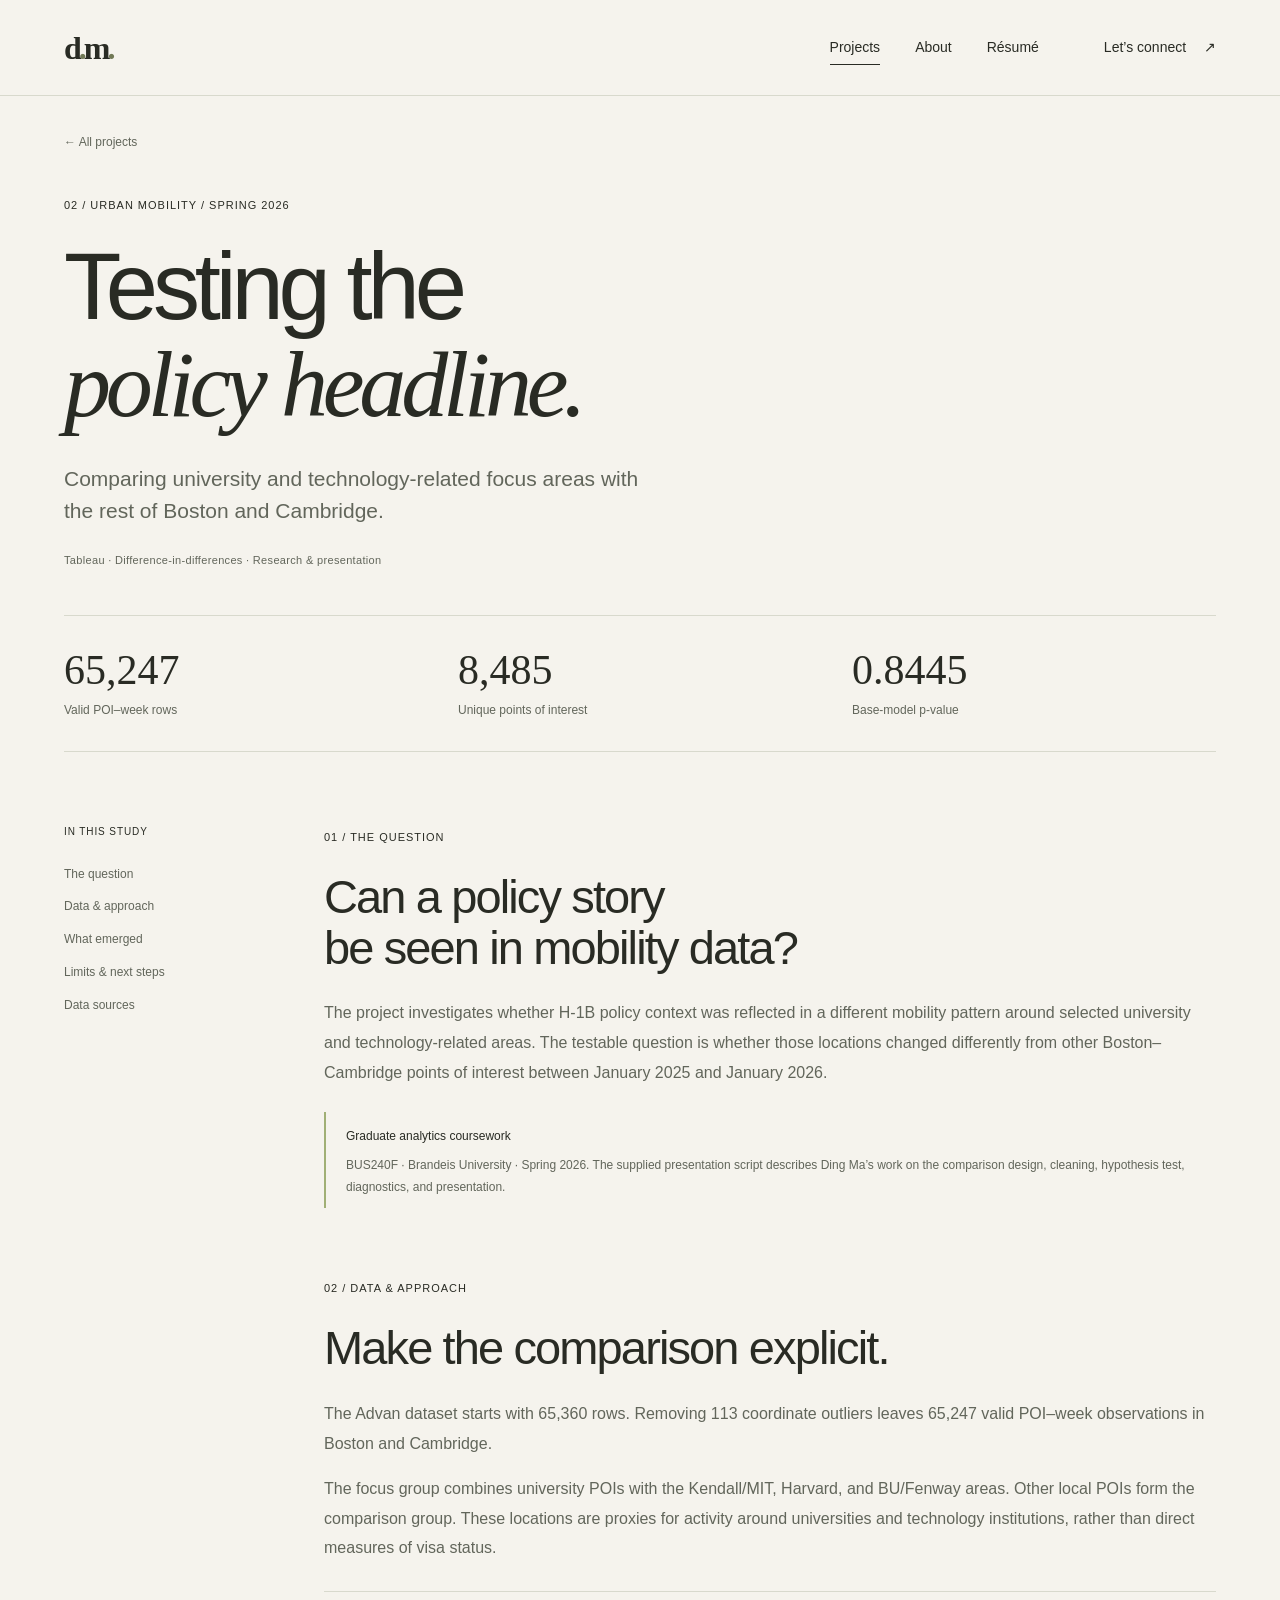
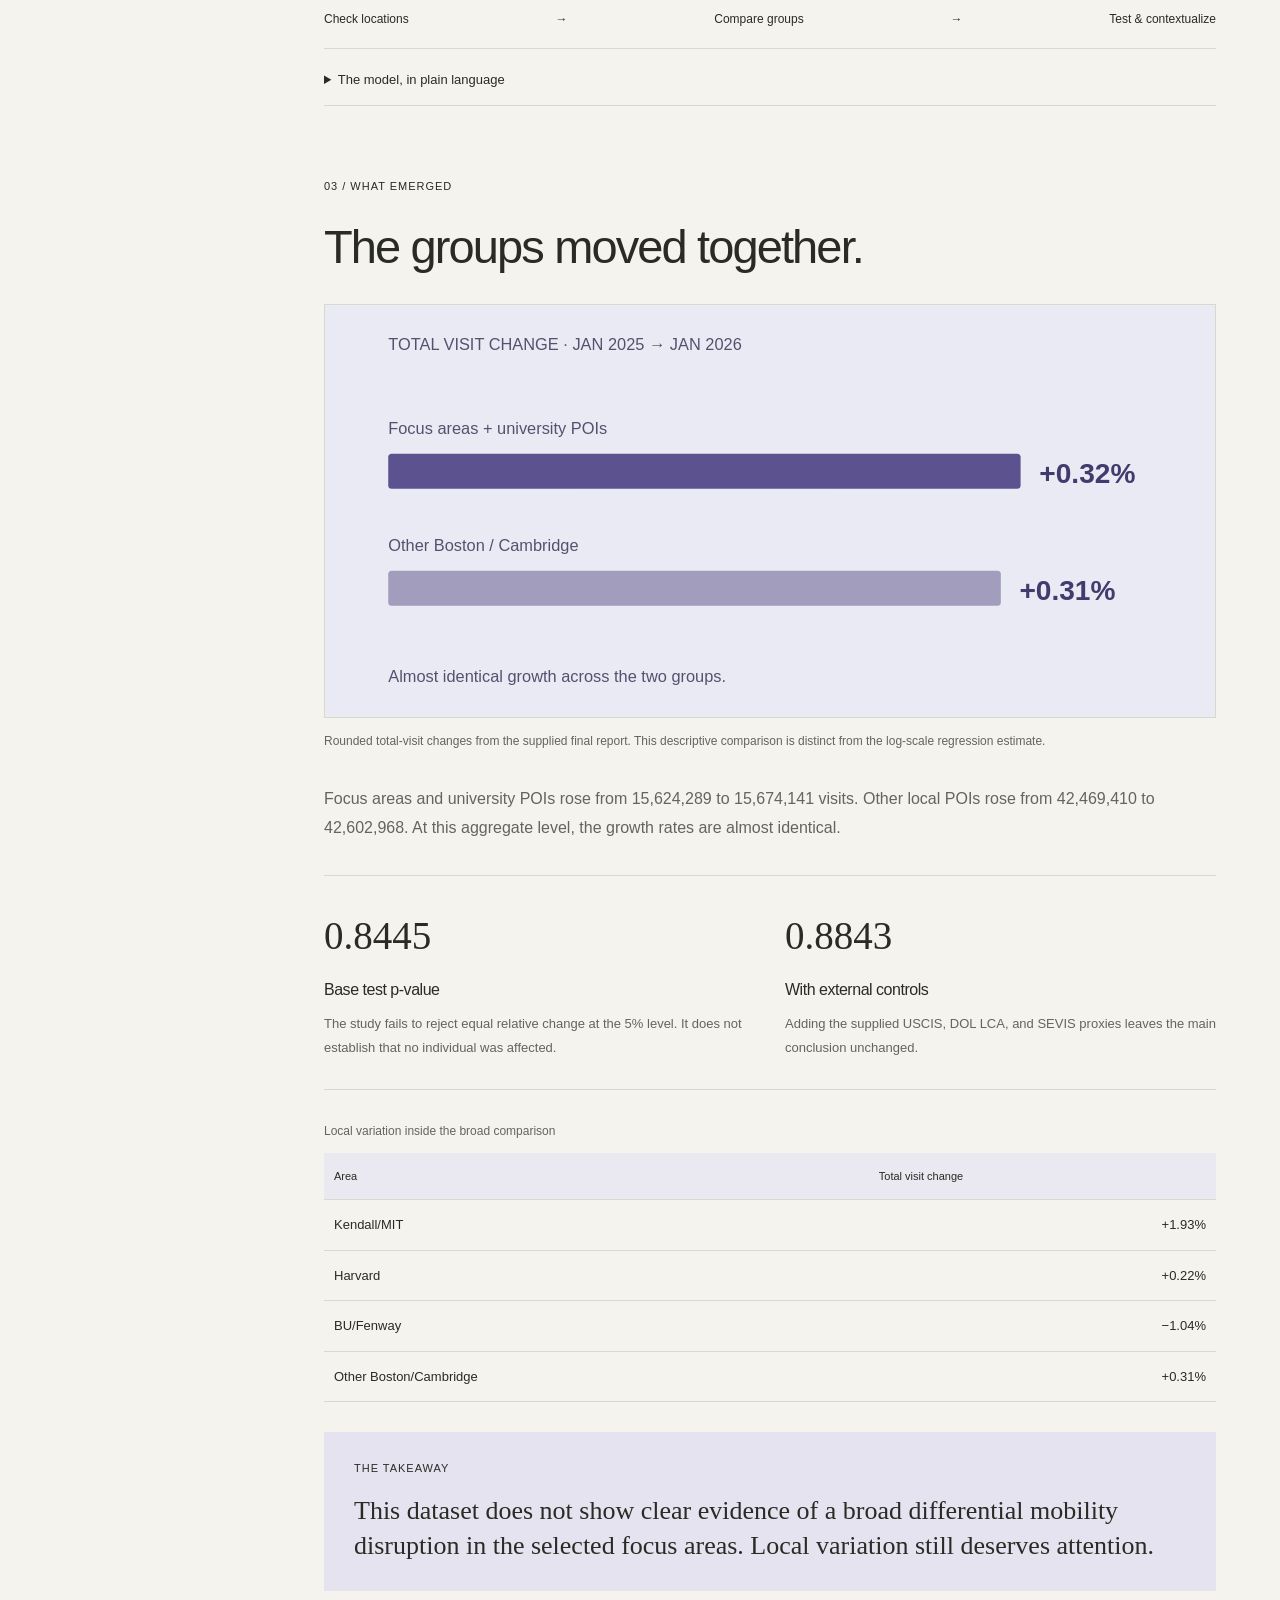
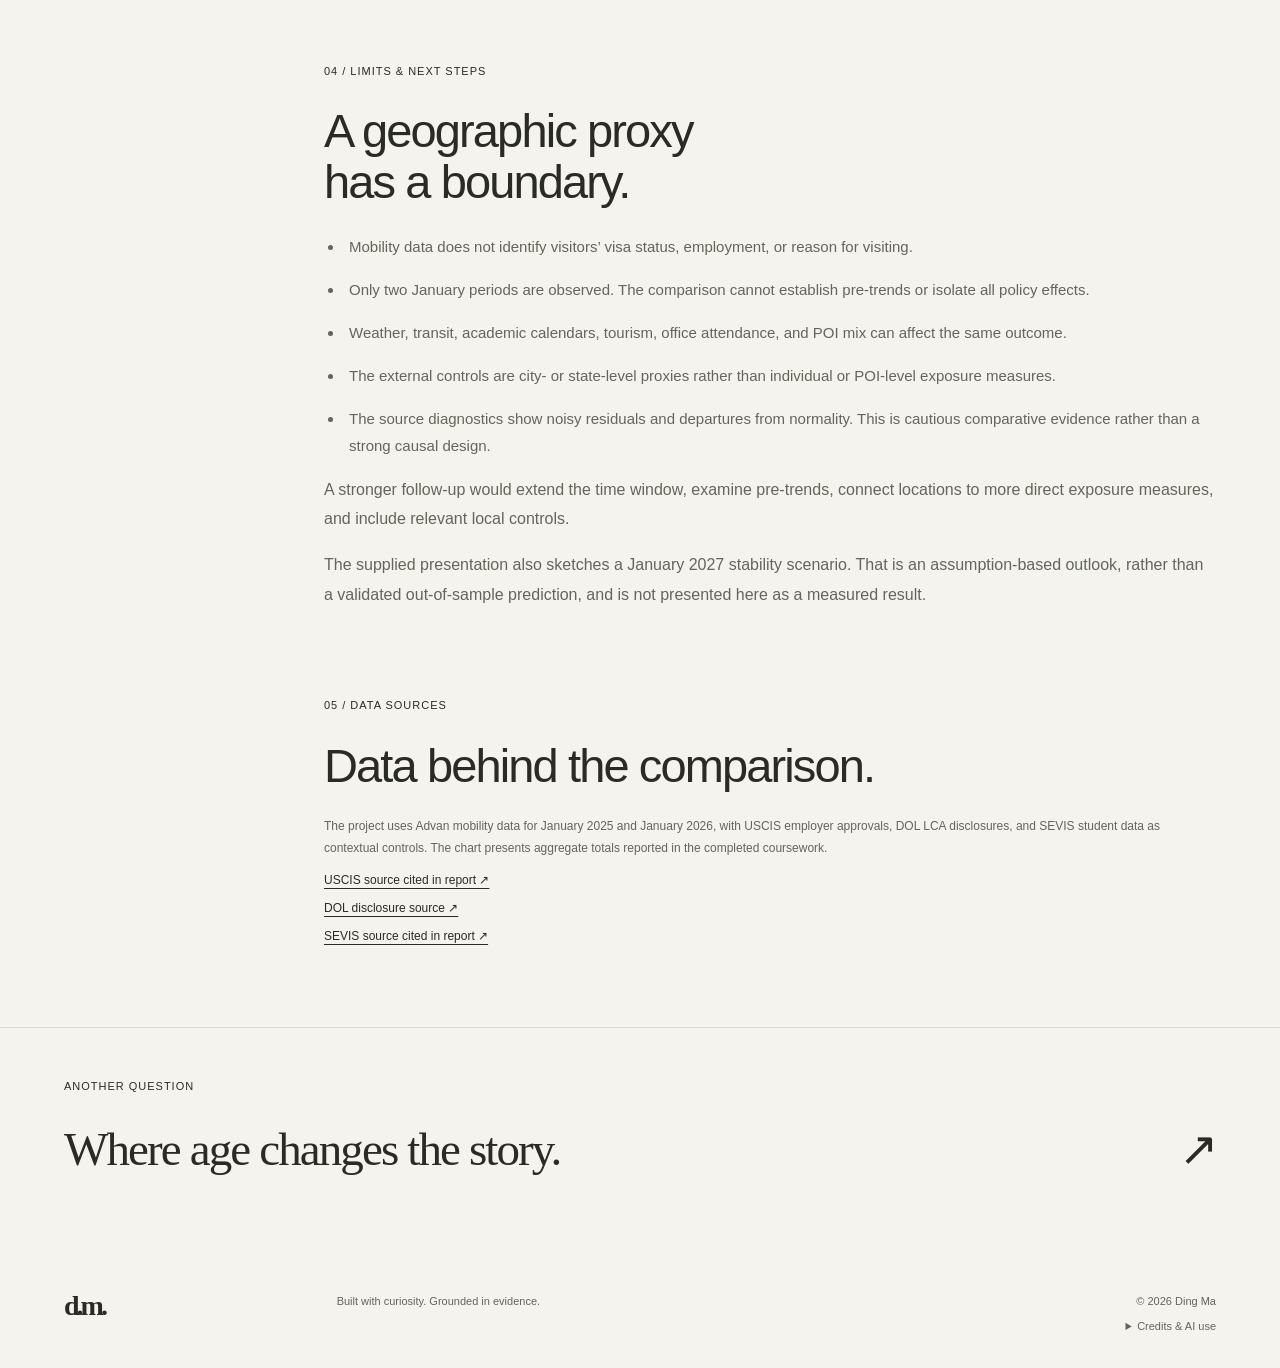
==== boston-cambridge-mobility.html @ bd0141f7 "Prepare technical portfolio for GitHub Pages" ====
<!doctype html><html lang="en"><head><meta charset="utf-8"><meta name="viewport" content="width=device-width,initial-scale=1"><meta name="description" content="An evidence-led comparison of Boston–Cambridge mobility patterns around university and technology-related areas."><meta name="theme-color" content="#f5f3ed"><meta property="og:title" content="Boston–Cambridge mobility study — Ding Ma"><meta property="og:description" content="An evidence-led comparison of Boston–Cambridge mobility patterns around university and technology-related areas."><meta property="og:type" content="website"><link rel="icon" href="assets/favicon.svg" type="image/svg+xml"><link rel="stylesheet" href="styles.css"><title>Boston–Cambridge mobility study — Ding Ma</title><script src="app.js" defer></script><meta name="robots" content="noindex, nofollow, noimageindex"></head><body><a class="skip-link" href="#main">Skip to content</a><header class="header"><a class="brand" href="index.html" aria-label="Ding Ma home">d<span class="brand-dot">.</span>m<span class="brand-dot">.</span></a><nav id="navigation" aria-label="Main navigation"><a href="projects.html" aria-current="page">Projects</a><a href="index.html#about">About</a><a href="resume.html">Résumé</a><a class="nav-contact" href="index.html#contact">Let’s connect <span aria-hidden="true">↗</span></a></nav></header><main id="main" tabindex="-1"><section class="study-hero wrap mobility"><a href="projects.html" class="back-link">← All projects</a><p class="eyebrow">02 / URBAN MOBILITY / SPRING 2026</p><h1>Testing the<br><em>policy headline.</em></h1><p class="study-deck">Comparing university and technology-related focus areas with the rest of Boston and Cambridge.</p><p class="tagline">Tableau · Difference-in-differences · Research &amp; presentation</p><div class="study-stats"><div><strong>65,247</strong><span>Valid POI–week rows</span></div><div><strong>8,485</strong><span>Unique points of interest</span></div><div><strong>0.8445</strong><span>Base-model p-value</span></div></div></section><div class="study-layout wrap"><aside class="study-nav" aria-label="Case study sections"><p class="eyebrow">IN THIS STUDY</p><a href="#question">The question</a><a href="#data">Data &amp; approach</a><a href="#findings">What emerged</a><a href="#limits">Limits &amp; next steps</a><a href="#sources">Data sources</a></aside><div class="study-body"><section id="question" class="study-section reveal"><p class="eyebrow">01 / THE QUESTION</p><h2>Can a policy story<br>be seen in mobility data?</h2><p>The project investigates whether H-1B policy context was reflected in a different mobility pattern around selected university and technology-related areas. The testable question is whether those locations changed differently from other Boston–Cambridge points of interest between January 2025 and January 2026.</p><div class="attribution"><strong>Graduate analytics coursework</strong><p>BUS240F · Brandeis University · Spring 2026. The supplied presentation script describes Ding Ma’s work on the comparison design, cleaning, hypothesis test, diagnostics, and presentation.</p></div></section><section id="data" class="study-section reveal"><p class="eyebrow">02 / DATA &amp; APPROACH</p><h2>Make the comparison explicit.</h2><p>The Advan dataset starts with 65,360 rows. Removing 113 coordinate outliers leaves 65,247 valid POI–week observations in Boston and Cambridge.</p><p>The focus group combines university POIs with the Kendall/MIT, Harvard, and BU/Fenway areas. Other local POIs form the comparison group. These locations are proxies for activity around universities and technology institutions, rather than direct measures of visa status.</p><div class="method-line"><span>Check locations</span><span aria-hidden="true">→</span><span>Compare groups</span><span aria-hidden="true">→</span><span>Test &amp; contextualize</span></div><details class="technical-detail"><summary>The model, in plain language</summary><p>The model uses log(1 + visits), focus-group status, year, and their interaction. The interaction asks whether focus areas changed differently between the two January periods. The original report provides the specification and estimates.</p></details></section><section id="findings" class="study-section"><p class="eyebrow reveal">03 / WHAT EMERGED</p><h2 class="reveal">The groups moved together.</h2><figure class="study-figure reveal"><a class="chart-zoom" href="assets/mobility-comparison.svg" data-chart data-caption="Rounded total-visit changes from the supplied final report. This descriptive comparison is distinct from the log-scale regression estimate." aria-label="Enlarge chart: Focus areas gained 0.32 percent in visits; other local POIs gained 0.31 percent."><img src="assets/mobility-comparison.svg" alt="Focus areas gained 0.32 percent in visits; other local POIs gained 0.31 percent." loading="lazy"><span class="zoom-label">Enlarge ↗</span></a><figcaption>Rounded total-visit changes from the supplied final report. This descriptive comparison is distinct from the log-scale regression estimate.</figcaption></figure><p class="reveal">Focus areas and university POIs rose from 15,624,289 to 15,674,141 visits. Other local POIs rose from 42,469,410 to 42,602,968. At this aggregate level, the growth rates are almost identical.</p><div class="finding-grid reveal"><div><strong>0.8445</strong><h3>Base test p-value</h3><p>The study fails to reject equal relative change at the 5% level. It does not establish that no individual was affected.</p></div><div><strong>0.8843</strong><h3>With external controls</h3><p>Adding the supplied USCIS, DOL LCA, and SEVIS proxies leaves the main conclusion unchanged.</p></div></div><div class="table-scroll reveal"><table><caption>Local variation inside the broad comparison</caption><thead><tr><th scope="col">Area</th><th scope="col">Total visit change</th></tr></thead><tbody><tr><th scope="row">Kendall/MIT</th><td>+1.93%</td></tr><tr><th scope="row">Harvard</th><td>+0.22%</td></tr><tr><th scope="row">BU/Fenway</th><td>−1.04%</td></tr><tr><th scope="row">Other Boston/Cambridge</th><td>+0.31%</td></tr></tbody></table></div><div class="takeaway reveal"><span class="eyebrow">THE TAKEAWAY</span><p>This dataset does not show clear evidence of a broad differential mobility disruption in the selected focus areas. Local variation still deserves attention.</p></div></section><section id="limits" class="study-section reveal"><p class="eyebrow">04 / LIMITS &amp; NEXT STEPS</p><h2>A geographic proxy<br>has a boundary.</h2><ul class="limitation-list"><li>Mobility data does not identify visitors’ visa status, employment, or reason for visiting.</li><li>Only two January periods are observed. The comparison cannot establish pre-trends or isolate all policy effects.</li><li>Weather, transit, academic calendars, tourism, office attendance, and POI mix can affect the same outcome.</li><li>The external controls are city- or state-level proxies rather than individual or POI-level exposure measures.</li><li>The source diagnostics show noisy residuals and departures from normality. This is cautious comparative evidence rather than a strong causal design.</li></ul><p>A stronger follow-up would extend the time window, examine pre-trends, connect locations to more direct exposure measures, and include relevant local controls.</p><p>The supplied presentation also sketches a January 2027 stability scenario. That is an assumption-based outlook, rather than a validated out-of-sample prediction, and is not presented here as a measured result.</p></section><section id="sources" class="study-section reveal"><p class="eyebrow">05 / DATA SOURCES</p><h2>Data behind the comparison.</h2><p class="source-note">The project uses Advan mobility data for January 2025 and January 2026, with USCIS employer approvals, DOL LCA disclosures, and SEVIS student data as contextual controls. The chart presents aggregate totals reported in the completed coursework.</p><div class="source-links"><a href="https://www.uscis.gov/archive/h-1b-employer-data-hub-files" target="_blank" rel="noopener noreferrer">USCIS source cited in report ↗<span class="sr-only"> (opens in a new tab)</span></a><a href="https://www.dol.gov/agencies/eta/foreign-labor/performance" target="_blank" rel="noopener noreferrer">DOL disclosure source ↗<span class="sr-only"> (opens in a new tab)</span></a><a href="https://studyinthestates.dhs.gov/sevis-by-the-numbers/sevis-by-the-numbers-data" target="_blank" rel="noopener noreferrer">SEVIS source cited in report ↗<span class="sr-only"> (opens in a new tab)</span></a></div></section></div></div><section class="next-project wrap reveal"><p class="eyebrow">ANOTHER QUESTION</p><a href="child-maltreatment.html">Where age changes the story. <span aria-hidden="true">↗</span></a></section></main><footer class="footer"><a class="brand" href="index.html" aria-label="Ding Ma home">d.m.</a><p>Built with curiosity. Grounded in evidence.</p><div><span>© 2026 Ding Ma</span><details class="credits"><summary>Credits &amp; AI use</summary><p>AI assisted with website design, code, animations, and case-study editing. Summaries and figures draw on supplied coursework. Project summaries retain authorship and credits; the R project is joint work with Pauli Wang. Statistical results are reported from the supplied materials.</p></details></div></footer><dialog class="image-dialog"><button class="dialog-close" aria-label="Close enlarged chart">Close ×</button><img alt=""><p></p></dialog></body></html>
---- styles.css ----
@view-transition{navigation:auto}
:root{--paper:#f5f3ed;--ink:#292b24;--muted:#62665b;--line:#d8d9cd;--accent:#d7df86;--serif:Georgia,'Times New Roman',serif;--sans:'Helvetica Neue',Helvetica,Arial,sans-serif}
*{box-sizing:border-box}html{scroll-behavior:smooth;scroll-padding-top:105px}body{margin:0;background:var(--paper);color:var(--ink);font-family:var(--sans);font-size:16px;line-height:1.65}a{color:inherit;text-decoration:none}button{font:inherit;color:inherit}a,button{-webkit-tap-highlight-color:transparent}a:focus-visible,button:focus-visible,summary:focus-visible{outline:3px solid #657829;outline-offset:5px}::selection{background:var(--accent);color:var(--ink)}img{display:block;width:100%;height:auto}h1,h2,h3,p{margin-top:0}h1,h2{font-weight:400;letter-spacing:-.055em;line-height:1.03}h1 em,h2 em{font-family:var(--serif);font-weight:400}h3{font-weight:500;letter-spacing:-.03em;line-height:1.25}.wrap{max-width:1320px;margin:auto;padding-left:64px;padding-right:64px}.header{height:96px;padding:0 64px;max-width:1448px;margin:auto;display:flex;align-items:center;justify-content:space-between;border-bottom:1px solid var(--line)}.brand{font-family:var(--serif);font-weight:bold;font-size:32px;letter-spacing:-3px;line-height:1}.brand-dot{color:#717956}.header nav{display:flex;gap:35px;align-items:center;font-size:14px}.header nav a{position:relative}.header nav a::after{position:absolute;left:0;right:0;bottom:-6px;height:1px;background:var(--ink);content:'';transform:scaleX(0);transform-origin:left;transition:transform .2s}.header nav a:hover::after,.header nav a[aria-current]::after{transform:scaleX(1)}.nav-contact{margin-left:30px}.nav-contact span{margin-left:14px}.menu-toggle{display:none}.skip-link{position:fixed;top:10px;left:10px;transform:translateY(-200%);z-index:100;background:var(--ink);color:white;padding:12px}.skip-link:focus{transform:translateY(0)}.eyebrow,.hero-kicker,.tagline,.card-top,.hero-bottom,.art-coordinate,.art-label{font-size:11px;font-weight:500;letter-spacing:.09em;line-height:1.6}.eyebrow{margin-bottom:25px}.hero{padding-top:43px}.hero-kicker{display:flex;align-items:center;gap:10px}.hero-location{margin-left:auto;color:var(--muted)}.status-dot{width:6px;height:6px;background:#6e7b49;border-radius:50%}.hero-grid{display:grid;grid-template-columns:1.55fr 1fr;gap:32px;align-items:center;padding-top:64px;padding-bottom:64px}.hero h1{font-size:clamp(72px,8.7vw,126px);margin-bottom:30px}.hero-description{max-width:480px;font-size:17px;color:var(--muted);line-height:1.7;margin-bottom:28px}.button{display:inline-flex;align-items:center;justify-content:space-between;gap:35px;padding:15px 22px;border-radius:3px;font-size:13px;transition:background .2s,transform .2s}.button.dark{background:var(--ink);color:var(--paper)}.button.dark:hover{background:#464b39;transform:translateY(-2px)}.hero-art{position:relative;min-height:430px;overflow:hidden;background-image:linear-gradient(#292b2412 1px,transparent 1px),linear-gradient(90deg,#292b2412 1px,transparent 1px);background-size:45px 45px;border:1px solid var(--line)}.art-core{position:absolute;left:50%;top:47%;transform:translate(-50%,-50%) rotate(-12deg);width:176px;height:176px;background:var(--accent);border-radius:50%;display:flex;align-items:center;justify-content:center;font-family:var(--serif);font-size:76px;letter-spacing:-8px;box-shadow:0 12px 38px #272d2110}.art-core span{position:absolute;right:18px;top:10px;font-family:var(--sans);font-size:24px;letter-spacing:0}.orbit{position:absolute;left:50%;top:47%;width:320px;height:135px;border:1px solid #788356;border-radius:50%;transform:translate(-50%,-50%) rotate(-35deg)}.orbit-two{transform:translate(-50%,-50%) rotate(55deg);width:290px;height:136px}.art-coordinate{position:absolute;color:var(--muted)}.art-coordinate.top{top:20px;right:20px}.art-coordinate.bottom{bottom:22px;left:22px}.art-label{position:absolute;top:23px;left:22px}.art-note{position:absolute;bottom:22px;right:22px;font-size:12px;line-height:1.5;text-align:right}.hero-bottom{display:flex;justify-content:space-between;border-top:1px solid var(--line);padding-top:20px;padding-bottom:22px;color:var(--muted);letter-spacing:.05em}.hero-bottom a span{margin-left:20px}.work-section{padding-top:100px;padding-bottom:110px}.section-heading{display:grid;grid-template-columns:1.3fr 1fr;gap:110px;align-items:end;margin-bottom:45px}.section-heading h2,.about-section h2{font-size:64px;margin:0}.section-heading>p{max-width:365px;line-height:1.8;color:var(--muted);margin-bottom:5px}.project-grid{display:grid;grid-template-columns:1fr 1fr;gap:30px}.project-card{border:1px solid var(--line);background:#eeeee5;transition:border-color .25s}.project-card.mobility{background:#eeedf3;margin-top:62px}.card-link{display:block;height:100%}.card-top{display:flex;justify-content:space-between;padding:24px 25px 0;font-size:10px;color:var(--muted)}.card-visual{padding:26px 22px 0;overflow:hidden}.card-visual img{transition:transform .4s cubic-bezier(.2,.7,.2,1);aspect-ratio:760/352;object-fit:contain}.project-card:hover .card-visual img{transform:scale(1.025)}.card-info{padding:30px 25px}.tagline{letter-spacing:.03em;color:var(--muted);margin-bottom:16px;font-size:11px}.card-title{display:flex;gap:20px;align-items:flex-start;justify-content:space-between}.card-title h3{font-size:31px;line-height:1.15;max-width:340px;margin-bottom:20px}.round-arrow{display:flex;align-items:center;justify-content:center;flex-shrink:0;width:35px;height:35px;border:1px solid #a9ad9c;border-radius:50%;transition:background .2s,transform .2s}.project-card:hover .round-arrow{background:var(--accent);transform:rotate(10deg)}.card-info>p{color:var(--muted);font-size:14px;line-height:1.75;max-width:385px}.text-link{display:inline-flex;align-items:center;gap:18px;font-size:13px;border-bottom:1px solid var(--ink);padding-bottom:4px;transition:gap .2s}.text-link:hover{gap:24px}.all-work{margin-top:36px}.about-section{border-top:1px solid var(--line);border-bottom:1px solid var(--line);background:#eaece2;padding:90px 0}.about-grid{display:grid;grid-template-columns:1.2fr 1fr;gap:100px}.about-section h2{font-size:58px}.about-mark{font-family:var(--serif);font-size:63px;color:#727b51;margin-top:66px;font-style:italic}.about-mark span{font-family:var(--sans);font-size:34px;margin:0 24px}.about-copy>p{color:var(--muted);font-size:15px}.about-copy .large-copy{font-size:25px;color:var(--ink);line-height:1.5}.skills{margin-top:38px;border-top:1px solid #c8ccbb;padding-top:25px}.skills .eyebrow{margin-bottom:18px}.skills>div{display:flex;flex-wrap:wrap;gap:9px}.skills span{font-size:12px;padding:6px 13px;border:1px solid #b9c0ac;border-radius:30px}.approach{padding-top:86px;padding-bottom:100px}.approach-grid{display:grid;grid-template-columns:repeat(3,1fr);gap:50px}.step{font-family:var(--serif);font-size:39px;color:#6a744b;display:block;margin:10px 0 25px}.approach-grid h3{font-size:24px}.approach-grid p{font-size:14px;color:var(--muted);max-width:290px}.contact-section{background:var(--ink);color:var(--paper);padding:78px 0 70px}.contact-section .eyebrow{color:#c1c5a9}.contact-section h2{font-size:110px;margin:30px 0 45px}.contact-section h2 em{color:var(--accent)}.contact-bottom{display:flex;justify-content:space-between;align-items:end}.contact-bottom p{font-size:14px;color:#c4c8b9;margin:0}.contact-bottom>div{display:flex;flex-direction:column;align-items:flex-start;gap:12px}.contact-email{font-size:26px;letter-spacing:-.02em;border-bottom:1px solid #7c8270;padding-bottom:9px}.contact-email span{margin-left:30px}.contact-section .text-link{border-color:#7c8270}.footer{display:grid;grid-template-columns:1fr 2fr 1.5fr;gap:30px;align-items:start;padding:33px 64px;font-size:11px;color:var(--muted);max-width:1448px;margin:auto}.footer .brand{font-size:28px;color:var(--ink)}.footer p{margin:0}.footer>div{text-align:right}.credits{margin-top:7px}.credits summary{cursor:pointer}.credits p{text-align:left;max-width:340px;padding-top:15px;font-size:12px;line-height:1.7}.page-intro{padding-top:70px;padding-bottom:65px}.page-intro h1{font-size:92px;margin-bottom:30px}.intro-copy{max-width:580px;color:var(--muted);font-size:18px}.index-projects{padding-bottom:100px}.index-projects .mobility{margin-top:0}.index-note{display:grid;grid-template-columns:1fr 2fr;gap:70px;border-top:1px solid var(--line);margin-top:70px;padding-top:35px;font-size:14px;color:var(--muted)}.study-hero{padding-top:32px;padding-bottom:50px}.back-link{font-size:12px;display:inline-block;margin-bottom:44px;color:var(--muted)}.study-hero h1{font-size:94px;margin:20px 0 30px}.study-deck{max-width:600px;font-size:21px;line-height:1.5;color:var(--muted);margin-bottom:26px}.study-stats{display:grid;grid-template-columns:repeat(3,1fr);border-top:1px solid var(--line);border-bottom:1px solid var(--line);margin-top:45px;padding:28px 0;gap:30px}.study-stats strong{font-size:42px;font-family:var(--serif);font-weight:400;display:block;line-height:1.25}.study-stats span{font-size:12px;color:var(--muted)}.study-layout{display:grid;grid-template-columns:190px 1fr;gap:70px}.study-nav{align-self:start;position:sticky;top:30px;padding-top:22px}.study-nav a{display:block;font-size:12px;color:var(--muted);margin-bottom:13px}.study-nav a:hover{color:var(--ink);text-decoration:underline}.study-nav .eyebrow{font-size:10px}.study-section{padding-top:25px;padding-bottom:45px;scroll-margin-top:15px}.study-section h2{font-size:47px;line-height:1.08;letter-spacing:-.04em;margin-bottom:25px}.study-section p{color:var(--muted);font-size:16px;line-height:1.85}.study-section .eyebrow{font-size:11px;color:var(--ink);margin-bottom:25px}.attribution{border-left:2px solid #a0af75;padding:10px 0 10px 20px;margin-top:25px}.attribution strong{font-size:12px;font-weight:500}.attribution p{font-size:12px;margin:5px 0 0}.method-line{display:flex;align-items:center;justify-content:space-between;gap:16px;border-top:1px solid var(--line);border-bottom:1px solid var(--line);padding:18px 0;margin-top:28px;font-size:12px}.study-figure{margin:32px 0}.chart-zoom{display:block;position:relative;border:1px solid var(--line);background:#fff;padding:12px}.chart-zoom:has(img[src$="svg"]){padding:0}.chart-zoom img{max-height:700px;object-fit:contain}.zoom-label{position:absolute;bottom:12px;right:12px;padding:4px 9px;background:var(--paper);font-size:10px;border:1px solid var(--line);opacity:0;transition:opacity .2s}.chart-zoom:hover .zoom-label,.chart-zoom:focus-visible .zoom-label{opacity:1}.study-figure figcaption{font-size:12px;color:var(--muted);line-height:1.7;margin-top:13px}.finding-grid{display:grid;grid-template-columns:1fr 1fr;border-top:1px solid var(--line);border-bottom:1px solid var(--line);margin:32px 0;padding:28px 0;gap:30px}.finding-grid strong{font-size:39px;font-family:var(--serif);font-weight:400}.finding-grid h3{font-size:16px;margin:12px 0}.finding-grid p{font-size:13px;margin-bottom:0}.takeaway{padding:28px 30px;background:#e5eadb;margin-top:30px}.takeaway p{font-family:var(--serif);font-size:26px;line-height:1.35;color:var(--ink);margin:0}.takeaway .eyebrow{display:block;margin-bottom:15px;font-family:var(--sans)}.limitation-list{padding-left:20px;color:var(--muted);font-size:15px;line-height:1.8}.limitation-list li{padding-left:5px;margin-bottom:16px}.artifact-links{border-top:1px solid var(--line);margin-bottom:22px}.artifact-links a{display:flex;justify-content:space-between;gap:20px;border-bottom:1px solid var(--line);padding:18px 0;font-size:14px}.artifact-links a:hover{color:#53682b}.artifact-links span{font-size:11px;white-space:nowrap}.study-section .source-note{font-size:12px;line-height:1.8}.source-links{display:flex;flex-direction:column;gap:8px;font-size:12px;text-decoration:underline;text-underline-offset:4px}.table-scroll{overflow-x:auto;margin:30px 0}table{width:100%;border-collapse:collapse;text-align:left;font-size:13px}caption{text-align:left;font-size:12px;color:var(--muted);padding-bottom:12px}th,td{padding:14px 10px;border-bottom:1px solid var(--line);font-weight:400}thead th{font-size:11px;background:#eae8f0}td{text-align:right}tbody th{font-weight:500}.mobility~.study-layout .takeaway{background:#e6e3f1}.technical-detail{margin-top:20px;border-bottom:1px solid var(--line);padding-bottom:15px}.technical-detail summary{font-size:13px;cursor:pointer}.technical-detail p{font-size:13px;margin:15px 0 0}.next-project{padding-top:50px;padding-bottom:80px;border-top:1px solid var(--line);margin-top:35px}.next-project>a{font-family:var(--serif);font-size:47px;letter-spacing:-.04em;line-height:1.25;display:flex;justify-content:space-between;align-items:center;gap:25px}.next-project>a:hover{color:#637744}.button-row{display:flex;align-items:center;gap:25px;margin-top:30px}.resume-content{padding-bottom:50px}.resume-row{display:grid;grid-template-columns:1fr 2fr;gap:90px;padding:45px 0;border-top:1px solid var(--line)}.resume-row h2{font-family:var(--serif);font-size:34px}.experience{margin-bottom:38px}.experience:last-child{margin-bottom:0}.experience .eyebrow{margin-bottom:12px;color:var(--muted);font-size:10px}.experience h3{font-size:25px;margin:0 0 8px}.experience p{font-size:14px;color:var(--muted);margin-bottom:8px}.experience .role{color:var(--ink);font-size:14px}.resume-skills h3{font-size:16px;margin-bottom:8px}.resume-skills p{font-size:14px;color:var(--muted);margin-bottom:25px}.resume-contact{padding-top:40px;padding-bottom:80px;border-top:1px solid var(--line)}.resume-contact h2{font-size:55px}.image-dialog{border:none;padding:48px 20px 20px;width:min(1100px,94vw);max-height:90vh;background:var(--paper);color:var(--ink)}.image-dialog::backdrop{background:#20251ccb;backdrop-filter:blur(4px)}.image-dialog img{max-height:70vh;object-fit:contain}.image-dialog p{font-size:12px;line-height:1.6;margin:15px 0 0;color:var(--muted)}.dialog-close{position:absolute;right:15px;top:10px;border:0;background:none;cursor:pointer;font-size:13px;padding:6px}.sr-only{position:absolute;width:1px;height:1px;padding:0;margin:-1px;overflow:hidden;clip:rect(0,0,0,0);white-space:nowrap;border:0}.reveal.is-revealing{animation:reveal .55s cubic-bezier(.2,.7,.2,1) both}.hero-grid>div:first-child{animation:reveal .65s ease both}.hero-art{animation:reveal .8s ease both}@keyframes reveal{from{opacity:0;transform:translateY(18px)}to{opacity:1;transform:translateY(0)}}::view-transition-old(root){animation:fade-out .15s ease both}::view-transition-new(root){animation:fade-in .25s ease both}@keyframes fade-out{to{opacity:0}}@keyframes fade-in{from{opacity:0}}
@media(min-width:1500px){.hero h1{font-size:126px}}
@media(max-width:1100px){.wrap{padding-left:40px;padding-right:40px}.header{padding:0 40px}.hero h1{font-size:90px}.hero-grid{gap:24px}.hero-art{min-height:360px}.art-core{width:140px;height:140px;font-size:65px}.orbit{width:255px}.orbit-two{width:240px}.section-heading{gap:55px}.section-heading h2{font-size:56px}.about-grid{gap:55px}.about-section h2{font-size:48px}.study-layout{gap:40px;grid-template-columns:160px 1fr}.study-hero h1{font-size:84px}.card-title h3{font-size:28px}.footer{padding:33px 40px}}
@media(max-width:800px){.wrap{padding-left:25px;padding-right:25px}.header{padding:0 25px;height:80px}.header nav{gap:22px}.nav-contact{margin-left:0}.hero-grid{grid-template-columns:1fr;padding-top:45px;padding-bottom:40px}.hero h1{font-size:100px}.hero-art{display:none}.hero-description{max-width:540px}.work-section{padding-top:65px;padding-bottom:70px}.section-heading{gap:35px}.section-heading h2{font-size:48px}.section-heading>p{font-size:14px}.project-grid{gap:18px}.card-top{padding:18px 16px 0;font-size:8px}.card-visual{padding:22px 12px 0}.card-info{padding:25px 17px}.card-title h3{font-size:25px}.card-title{gap:8px}.round-arrow{width:28px;height:28px}.card-info>p{font-size:13px}.tagline{font-size:10px}.about-grid{grid-template-columns:1fr;gap:40px}.about-mark{display:none}.about-section{padding:60px 0}.about-section h2{font-size:56px}.approach{padding-top:60px;padding-bottom:65px}.approach-grid{gap:25px}.approach-grid h3{font-size:21px}.contact-section h2{font-size:88px}.contact-email{font-size:21px}.contact-email span{margin-left:15px}.footer{padding:28px 25px;grid-template-columns:.5fr 1.1fr 1.5fr;gap:20px}.page-intro h1{font-size:72px}.study-hero h1{font-size:76px}.study-layout{grid-template-columns:1fr;gap:0}.study-nav{position:static;display:flex;flex-wrap:wrap;gap:14px;padding:0 0 25px;border-bottom:1px solid var(--line);margin-bottom:25px}.study-nav .eyebrow{display:none}.study-nav a{margin:0;font-size:11px}.study-section h2{font-size:45px}.resume-row{gap:45px;grid-template-columns:1fr 2fr}.next-project>a{font-size:38px}}
@media(max-width:580px){html{scroll-padding-top:30px}.header{position:relative;height:74px;align-items:center}.header nav{display:flex;gap:13px;font-size:11px}.header .nav-contact{display:none}.brand{font-size:28px}.hero{padding-top:29px}.hero-kicker{font-size:9px;letter-spacing:.06em}.hero-location{font-size:8px}.hero-grid{padding-top:43px;padding-bottom:39px}.hero h1{font-size:clamp(60px,14vw,80px);margin-bottom:24px}.hero-description{font-size:15px;line-height:1.75;margin-bottom:25px}.button{padding:14px 19px}.hero-bottom{font-size:8px;gap:12px;padding:18px 0}.hero-bottom a{white-space:nowrap}.hero-bottom a span{margin-left:8px}.section-heading{grid-template-columns:1fr;gap:24px;margin-bottom:32px}.section-heading h2{font-size:46px}.section-heading>p{max-width:none;margin:0;font-size:14px}.eyebrow{font-size:10px;margin-bottom:20px}.project-grid{grid-template-columns:1fr;gap:25px}.project-card.mobility{margin-top:0}.card-top{padding:20px 20px 0;font-size:9px}.card-visual{padding:24px 16px 0}.card-info{padding:25px 20px}.card-title h3{font-size:29px;max-width:280px}.card-info>p{font-size:14px}.tagline{font-size:10px}.round-arrow{width:32px;height:32px}.about-section h2{font-size:45px}.about-copy .large-copy{font-size:23px}.about-copy>p{font-size:14px}.approach-grid{grid-template-columns:1fr;gap:28px}.approach-grid>div{display:grid;grid-template-columns:44px 1fr;column-gap:18px;border-top:1px solid var(--line);padding-top:24px}.step{grid-row:1/3;font-size:28px;margin:0}.approach-grid h3{font-size:22px;margin-bottom:10px}.approach-grid p{margin:0;max-width:none}.contact-section{padding:53px 0}.contact-section h2{font-size:73px;margin-bottom:35px}.contact-bottom{flex-direction:column;align-items:flex-start;gap:32px}.contact-email{font-size:20px}.footer{grid-template-columns:1fr 2fr;padding:26px 25px;gap:15px}.footer>p{text-align:right;font-size:10px}.footer>div{grid-column:1/-1;text-align:left;display:flex;justify-content:space-between;gap:20px}.credits{margin:0;text-align:right;max-width:230px}.credits p{font-size:11px}.page-intro{padding-top:46px;padding-bottom:42px}.page-intro h1{font-size:clamp(47px,12vw,67px);margin-bottom:25px}.intro-copy{font-size:16px}.index-projects{padding-bottom:60px}.index-note{grid-template-columns:1fr;gap:15px;margin-top:40px;padding-top:25px}.index-note p{margin:0}.study-hero{padding-top:25px;padding-bottom:28px}.back-link{margin-bottom:35px}.study-hero h1{font-size:clamp(49px,12.5vw,70px);margin-top:20px}.study-deck{font-size:18px}.study-stats{gap:12px;margin-top:30px;padding:22px 0}.study-stats strong{font-size:30px}.study-stats span{font-size:10px;line-height:1.5;display:block;margin-top:6px}.study-nav{gap:9px 15px}.study-nav a{font-size:10px}.study-section{padding-top:15px;padding-bottom:35px}.study-section h2{font-size:36px}.study-section p{font-size:14px}.study-section .attribution p{font-size:12px}.method-line{font-size:10px;gap:6px}.finding-grid{gap:22px}.finding-grid strong{font-size:30px}.finding-grid h3{font-size:14px}.finding-grid p{font-size:12px}.study-figure figcaption{font-size:11px}.chart-zoom{padding:5px}.zoom-label{opacity:1;bottom:4px;right:4px;font-size:8px;padding:2px 5px}.takeaway{padding:24px}.takeaway p{font-size:23px}.limitation-list{font-size:13px}.artifact-links a{font-size:12px;gap:10px}.artifact-links span{font-size:10px}.next-project{padding-top:35px;padding-bottom:50px;margin-top:10px}.next-project>a{font-size:32px}.resume-row{grid-template-columns:1fr;gap:20px;padding:30px 0}.resume-row h2{font-size:30px;margin:0}.experience{margin-bottom:30px}.experience h3{font-size:23px}.experience p{font-size:13px}.button-row{align-items:flex-start;flex-direction:column;gap:18px}.resume-contact h2{font-size:43px}.image-dialog{padding:43px 10px 12px}.image-dialog p{font-size:11px}}
@media(prefers-reduced-motion:reduce){html{scroll-behavior:auto}*,*::before,*::after{animation:none!important;transition:none!important}.reveal{opacity:1;transform:none}::view-transition-old(root),::view-transition-new(root){animation:none!important}}
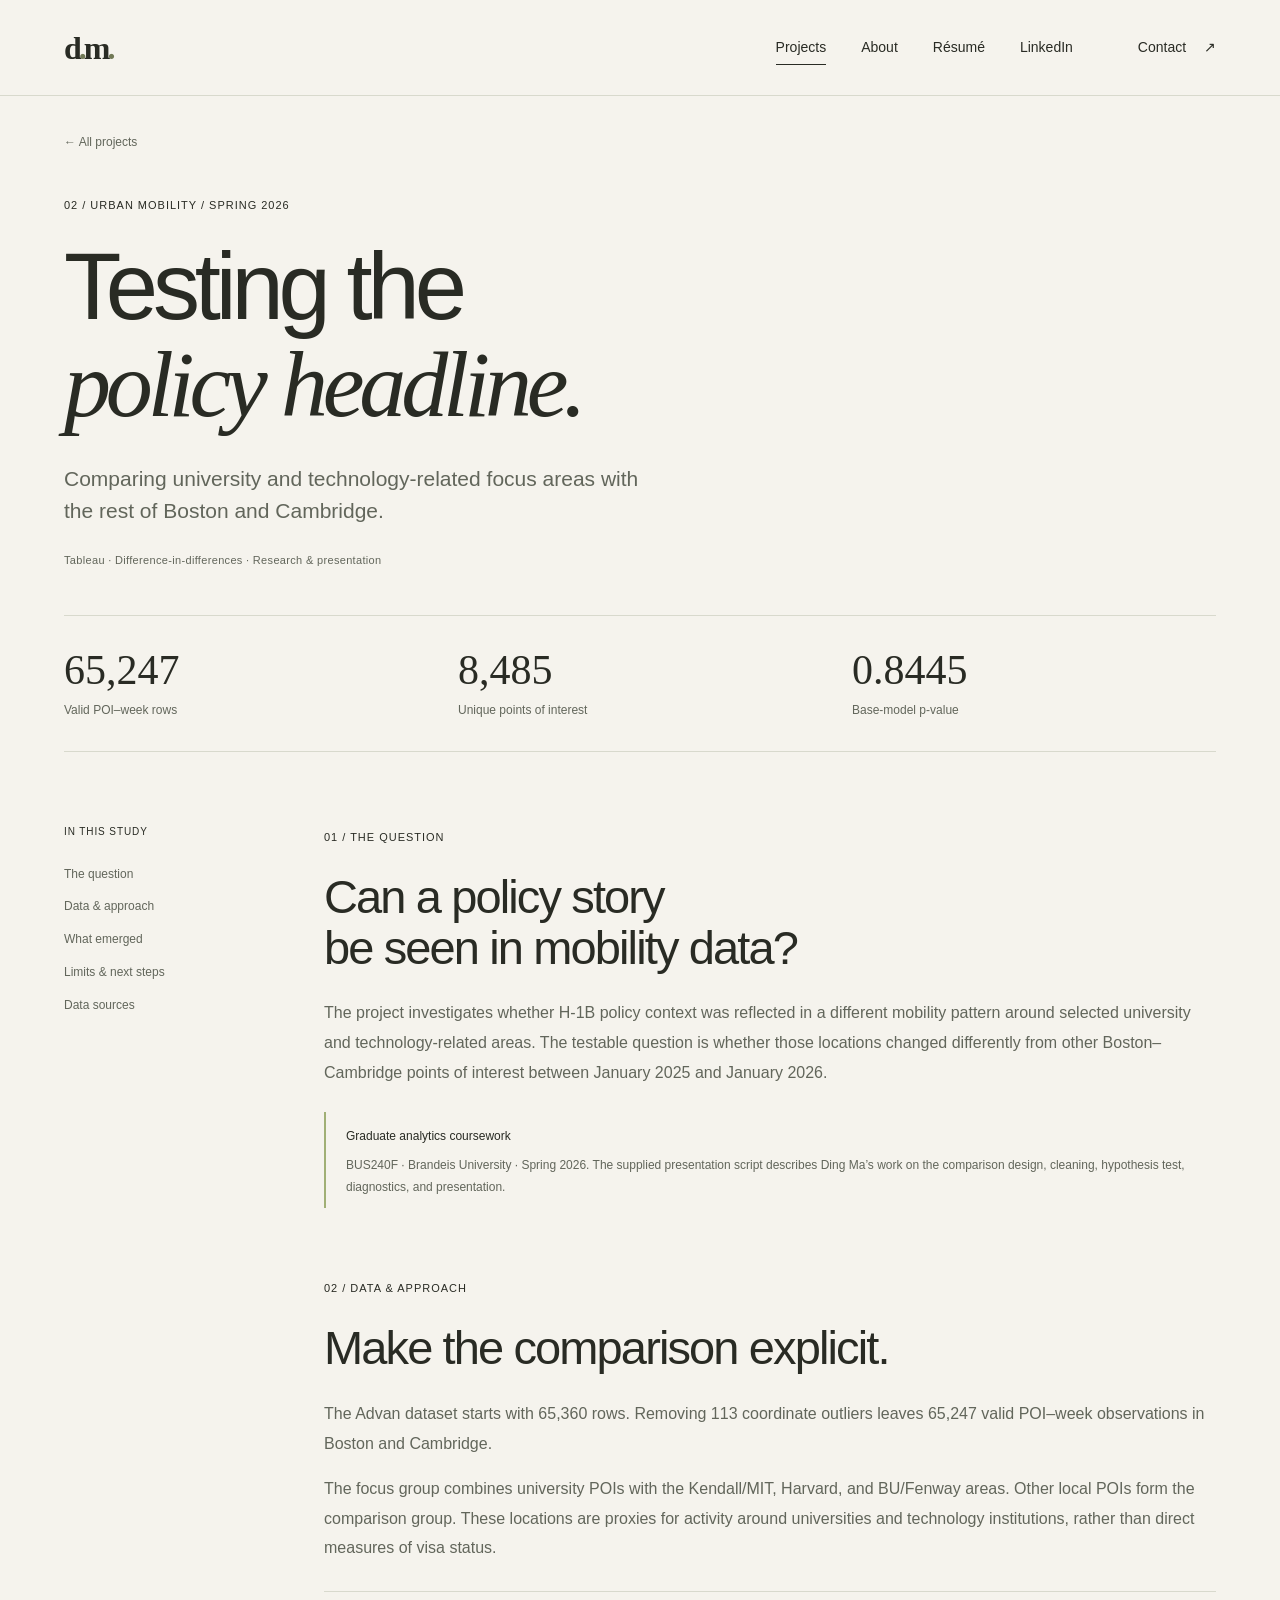
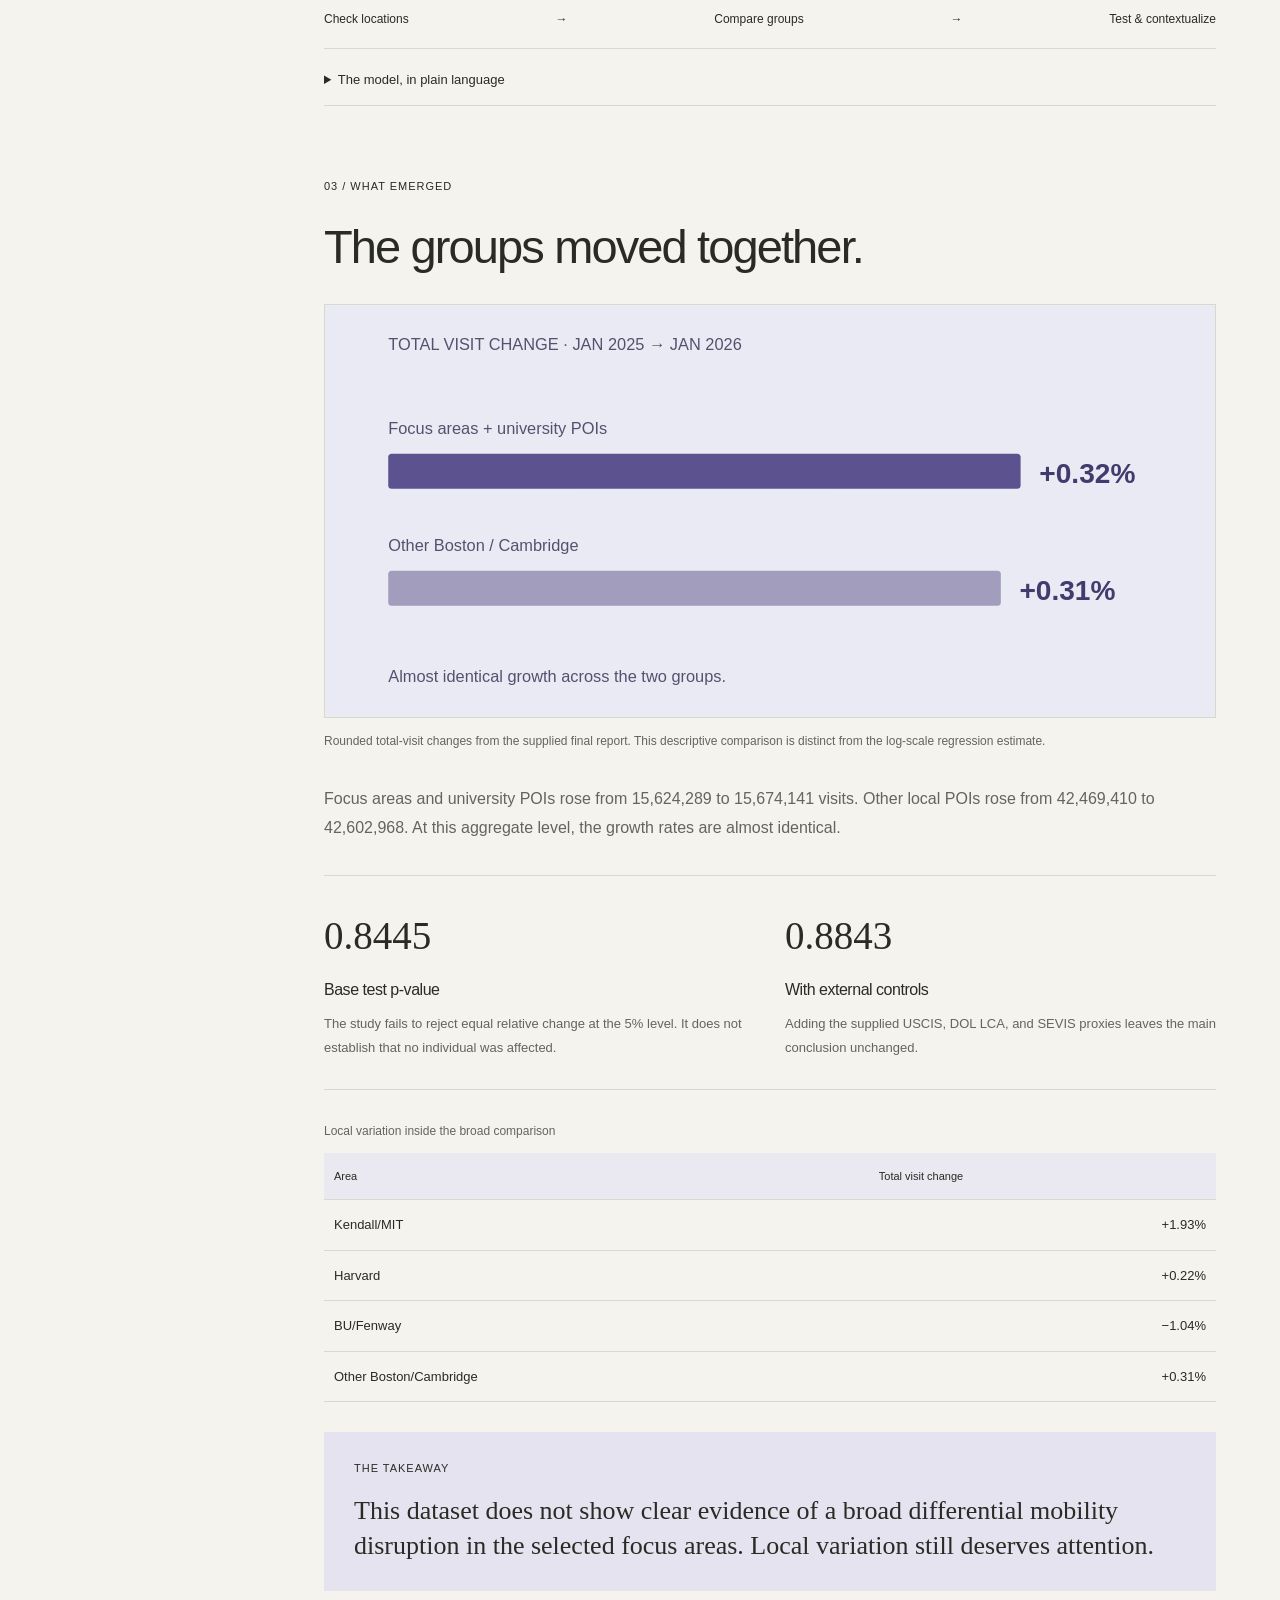
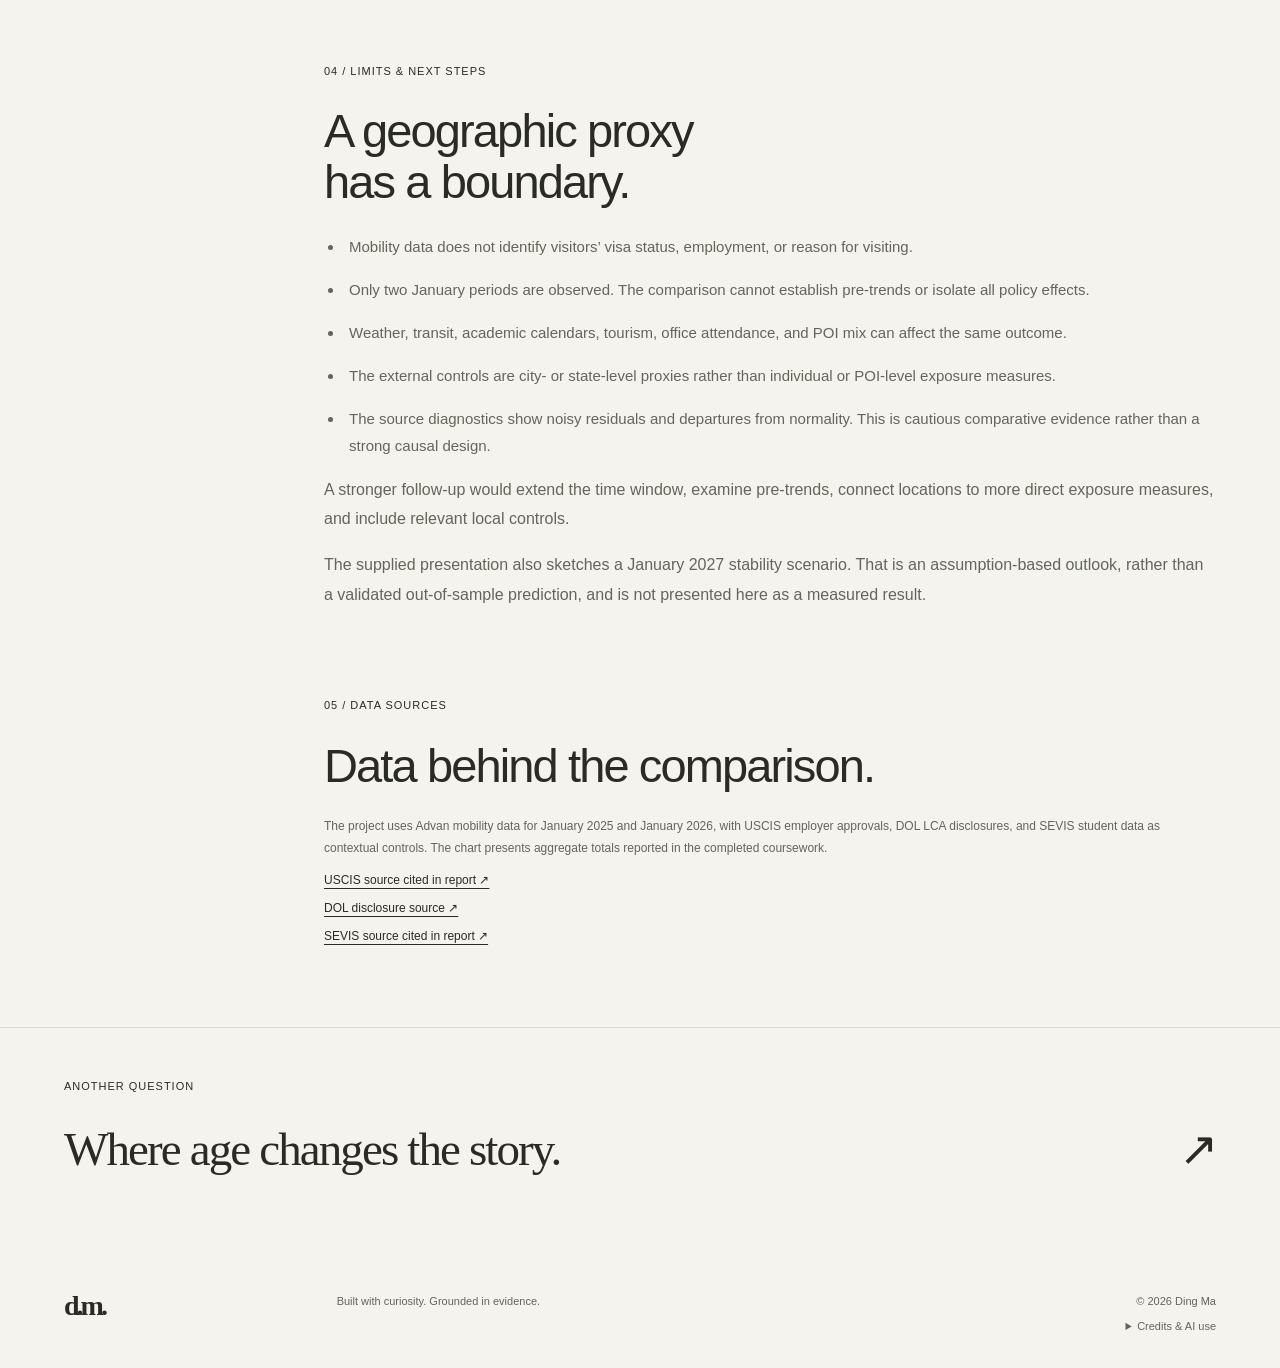
==== commit 42544ae2: "Make LinkedIn and contact links visible across portfolio" ====
--- a/boston-cambridge-mobility.html
+++ b/boston-cambridge-mobility.html
@@ -1 +1 @@
-<!doctype html><html lang="en"><head><meta charset="utf-8"><meta name="viewport" content="width=device-width,initial-scale=1"><meta name="description" content="An evidence-led comparison of Boston–Cambridge mobility patterns around university and technology-related areas."><meta name="theme-color" content="#f5f3ed"><meta property="og:title" content="Boston–Cambridge mobility study — Ding Ma"><meta property="og:description" content="An evidence-led comparison of Boston–Cambridge mobility patterns around university and technology-related areas."><meta property="og:type" content="website"><link rel="icon" href="assets/favicon.svg" type="image/svg+xml"><link rel="stylesheet" href="styles.css"><title>Boston–Cambridge mobility study — Ding Ma</title><script src="app.js" defer></script><meta name="robots" content="noindex, nofollow, noimageindex"></head><body><a class="skip-link" href="#main">Skip to content</a><header class="header"><a class="brand" href="index.html" aria-label="Ding Ma home">d<span class="brand-dot">.</span>m<span class="brand-dot">.</span></a><nav id="navigation" aria-label="Main navigation"><a href="projects.html" aria-current="page">Projects</a><a href="index.html#about">About</a><a href="resume.html">Résumé</a><a class="nav-contact" href="index.html#contact">Let’s connect <span aria-hidden="true">↗</span></a></nav></header><main id="main" tabindex="-1"><section class="study-hero wrap mobility"><a href="projects.html" class="back-link">← All projects</a><p class="eyebrow">02 / URBAN MOBILITY / SPRING 2026</p><h1>Testing the<br><em>policy headline.</em></h1><p class="study-deck">Comparing university and technology-related focus areas with the rest of Boston and Cambridge.</p><p class="tagline">Tableau · Difference-in-differences · Research &amp; presentation</p><div class="study-stats"><div><strong>65,247</strong><span>Valid POI–week rows</span></div><div><strong>8,485</strong><span>Unique points of interest</span></div><div><strong>0.8445</strong><span>Base-model p-value</span></div></div></section><div class="study-layout wrap"><aside class="study-nav" aria-label="Case study sections"><p class="eyebrow">IN THIS STUDY</p><a href="#question">The question</a><a href="#data">Data &amp; approach</a><a href="#findings">What emerged</a><a href="#limits">Limits &amp; next steps</a><a href="#sources">Data sources</a></aside><div class="study-body"><section id="question" class="study-section reveal"><p class="eyebrow">01 / THE QUESTION</p><h2>Can a policy story<br>be seen in mobility data?</h2><p>The project investigates whether H-1B policy context was reflected in a different mobility pattern around selected university and technology-related areas. The testable question is whether those locations changed differently from other Boston–Cambridge points of interest between January 2025 and January 2026.</p><div class="attribution"><strong>Graduate analytics coursework</strong><p>BUS240F · Brandeis University · Spring 2026. The supplied presentation script describes Ding Ma’s work on the comparison design, cleaning, hypothesis test, diagnostics, and presentation.</p></div></section><section id="data" class="study-section reveal"><p class="eyebrow">02 / DATA &amp; APPROACH</p><h2>Make the comparison explicit.</h2><p>The Advan dataset starts with 65,360 rows. Removing 113 coordinate outliers leaves 65,247 valid POI–week observations in Boston and Cambridge.</p><p>The focus group combines university POIs with the Kendall/MIT, Harvard, and BU/Fenway areas. Other local POIs form the comparison group. These locations are proxies for activity around universities and technology institutions, rather than direct measures of visa status.</p><div class="method-line"><span>Check locations</span><span aria-hidden="true">→</span><span>Compare groups</span><span aria-hidden="true">→</span><span>Test &amp; contextualize</span></div><details class="technical-detail"><summary>The model, in plain language</summary><p>The model uses log(1 + visits), focus-group status, year, and their interaction. The interaction asks whether focus areas changed differently between the two January periods. The original report provides the specification and estimates.</p></details></section><section id="findings" class="study-section"><p class="eyebrow reveal">03 / WHAT EMERGED</p><h2 class="reveal">The groups moved together.</h2><figure class="study-figure reveal"><a class="chart-zoom" href="assets/mobility-comparison.svg" data-chart data-caption="Rounded total-visit changes from the supplied final report. This descriptive comparison is distinct from the log-scale regression estimate." aria-label="Enlarge chart: Focus areas gained 0.32 percent in visits; other local POIs gained 0.31 percent."><img src="assets/mobility-comparison.svg" alt="Focus areas gained 0.32 percent in visits; other local POIs gained 0.31 percent." loading="lazy"><span class="zoom-label">Enlarge ↗</span></a><figcaption>Rounded total-visit changes from the supplied final report. This descriptive comparison is distinct from the log-scale regression estimate.</figcaption></figure><p class="reveal">Focus areas and university POIs rose from 15,624,289 to 15,674,141 visits. Other local POIs rose from 42,469,410 to 42,602,968. At this aggregate level, the growth rates are almost identical.</p><div class="finding-grid reveal"><div><strong>0.8445</strong><h3>Base test p-value</h3><p>The study fails to reject equal relative change at the 5% level. It does not establish that no individual was affected.</p></div><div><strong>0.8843</strong><h3>With external controls</h3><p>Adding the supplied USCIS, DOL LCA, and SEVIS proxies leaves the main conclusion unchanged.</p></div></div><div class="table-scroll reveal"><table><caption>Local variation inside the broad comparison</caption><thead><tr><th scope="col">Area</th><th scope="col">Total visit change</th></tr></thead><tbody><tr><th scope="row">Kendall/MIT</th><td>+1.93%</td></tr><tr><th scope="row">Harvard</th><td>+0.22%</td></tr><tr><th scope="row">BU/Fenway</th><td>−1.04%</td></tr><tr><th scope="row">Other Boston/Cambridge</th><td>+0.31%</td></tr></tbody></table></div><div class="takeaway reveal"><span class="eyebrow">THE TAKEAWAY</span><p>This dataset does not show clear evidence of a broad differential mobility disruption in the selected focus areas. Local variation still deserves attention.</p></div></section><section id="limits" class="study-section reveal"><p class="eyebrow">04 / LIMITS &amp; NEXT STEPS</p><h2>A geographic proxy<br>has a boundary.</h2><ul class="limitation-list"><li>Mobility data does not identify visitors’ visa status, employment, or reason for visiting.</li><li>Only two January periods are observed. The comparison cannot establish pre-trends or isolate all policy effects.</li><li>Weather, transit, academic calendars, tourism, office attendance, and POI mix can affect the same outcome.</li><li>The external controls are city- or state-level proxies rather than individual or POI-level exposure measures.</li><li>The source diagnostics show noisy residuals and departures from normality. This is cautious comparative evidence rather than a strong causal design.</li></ul><p>A stronger follow-up would extend the time window, examine pre-trends, connect locations to more direct exposure measures, and include relevant local controls.</p><p>The supplied presentation also sketches a January 2027 stability scenario. That is an assumption-based outlook, rather than a validated out-of-sample prediction, and is not presented here as a measured result.</p></section><section id="sources" class="study-section reveal"><p class="eyebrow">05 / DATA SOURCES</p><h2>Data behind the comparison.</h2><p class="source-note">The project uses Advan mobility data for January 2025 and January 2026, with USCIS employer approvals, DOL LCA disclosures, and SEVIS student data as contextual controls. The chart presents aggregate totals reported in the completed coursework.</p><div class="source-links"><a href="https://www.uscis.gov/archive/h-1b-employer-data-hub-files" target="_blank" rel="noopener noreferrer">USCIS source cited in report ↗<span class="sr-only"> (opens in a new tab)</span></a><a href="https://www.dol.gov/agencies/eta/foreign-labor/performance" target="_blank" rel="noopener noreferrer">DOL disclosure source ↗<span class="sr-only"> (opens in a new tab)</span></a><a href="https://studyinthestates.dhs.gov/sevis-by-the-numbers/sevis-by-the-numbers-data" target="_blank" rel="noopener noreferrer">SEVIS source cited in report ↗<span class="sr-only"> (opens in a new tab)</span></a></div></section></div></div><section class="next-project wrap reveal"><p class="eyebrow">ANOTHER QUESTION</p><a href="child-maltreatment.html">Where age changes the story. <span aria-hidden="true">↗</span></a></section></main><footer class="footer"><a class="brand" href="index.html" aria-label="Ding Ma home">d.m.</a><p>Built with curiosity. Grounded in evidence.</p><div><span>© 2026 Ding Ma</span><details class="credits"><summary>Credits &amp; AI use</summary><p>AI assisted with website design, code, animations, and case-study editing. Summaries and figures draw on supplied coursework. Project summaries retain authorship and credits; the R project is joint work with Pauli Wang. Statistical results are reported from the supplied materials.</p></details></div></footer><dialog class="image-dialog"><button class="dialog-close" aria-label="Close enlarged chart">Close ×</button><img alt=""><p></p></dialog></body></html>+<!doctype html><html lang="en"><head><meta charset="utf-8"><meta name="viewport" content="width=device-width,initial-scale=1"><meta name="description" content="An evidence-led comparison of Boston–Cambridge mobility patterns around university and technology-related areas."><meta name="theme-color" content="#f5f3ed"><meta property="og:title" content="Boston–Cambridge mobility study — Ding Ma"><meta property="og:description" content="An evidence-led comparison of Boston–Cambridge mobility patterns around university and technology-related areas."><meta property="og:type" content="website"><link rel="icon" href="assets/favicon.svg" type="image/svg+xml"><link rel="stylesheet" href="styles.css?v=49f5e6042be8"><title>Boston–Cambridge mobility study — Ding Ma</title><script src="app.js" defer></script><meta property="og:url" content="https://dingma-lang.github.io/personal-portfolio/boston-cambridge-mobility.html"><meta name="robots" content="noindex, nofollow, noimageindex"></head><body><a class="skip-link" href="#main">Skip to content</a><header class="header"><a class="brand" href="index.html" aria-label="Ding Ma home">d<span class="brand-dot">.</span>m<span class="brand-dot">.</span></a><nav id="navigation" aria-label="Main navigation"><a href="projects.html" aria-current="page">Projects</a><a href="index.html#about">About</a><a href="resume.html">Résumé</a><a class="nav-linkedin" href="https://www.linkedin.com/in/ding-ma-7bb688257" target="_blank" rel="noopener noreferrer">LinkedIn<span class="sr-only"> (opens in a new tab)</span></a><a class="nav-contact" href="index.html#contact">Contact <span aria-hidden="true">↗</span></a></nav></header><main id="main" tabindex="-1"><section class="study-hero wrap mobility"><a href="projects.html" class="back-link">← All projects</a><p class="eyebrow">02 / URBAN MOBILITY / SPRING 2026</p><h1>Testing the<br><em>policy headline.</em></h1><p class="study-deck">Comparing university and technology-related focus areas with the rest of Boston and Cambridge.</p><p class="tagline">Tableau · Difference-in-differences · Research &amp; presentation</p><div class="study-stats"><div><strong>65,247</strong><span>Valid POI–week rows</span></div><div><strong>8,485</strong><span>Unique points of interest</span></div><div><strong>0.8445</strong><span>Base-model p-value</span></div></div></section><div class="study-layout wrap"><aside class="study-nav" aria-label="Case study sections"><p class="eyebrow">IN THIS STUDY</p><a href="#question">The question</a><a href="#data">Data &amp; approach</a><a href="#findings">What emerged</a><a href="#limits">Limits &amp; next steps</a><a href="#sources">Data sources</a></aside><div class="study-body"><section id="question" class="study-section reveal"><p class="eyebrow">01 / THE QUESTION</p><h2>Can a policy story<br>be seen in mobility data?</h2><p>The project investigates whether H-1B policy context was reflected in a different mobility pattern around selected university and technology-related areas. The testable question is whether those locations changed differently from other Boston–Cambridge points of interest between January 2025 and January 2026.</p><div class="attribution"><strong>Graduate analytics coursework</strong><p>BUS240F · Brandeis University · Spring 2026. The supplied presentation script describes Ding Ma’s work on the comparison design, cleaning, hypothesis test, diagnostics, and presentation.</p></div></section><section id="data" class="study-section reveal"><p class="eyebrow">02 / DATA &amp; APPROACH</p><h2>Make the comparison explicit.</h2><p>The Advan dataset starts with 65,360 rows. Removing 113 coordinate outliers leaves 65,247 valid POI–week observations in Boston and Cambridge.</p><p>The focus group combines university POIs with the Kendall/MIT, Harvard, and BU/Fenway areas. Other local POIs form the comparison group. These locations are proxies for activity around universities and technology institutions, rather than direct measures of visa status.</p><div class="method-line"><span>Check locations</span><span aria-hidden="true">→</span><span>Compare groups</span><span aria-hidden="true">→</span><span>Test &amp; contextualize</span></div><details class="technical-detail"><summary>The model, in plain language</summary><p>The model uses log(1 + visits), focus-group status, year, and their interaction. The interaction asks whether focus areas changed differently between the two January periods. The original report provides the specification and estimates.</p></details></section><section id="findings" class="study-section"><p class="eyebrow reveal">03 / WHAT EMERGED</p><h2 class="reveal">The groups moved together.</h2><figure class="study-figure reveal"><a class="chart-zoom" href="assets/mobility-comparison.svg" data-chart data-caption="Rounded total-visit changes from the supplied final report. This descriptive comparison is distinct from the log-scale regression estimate." aria-label="Enlarge chart: Focus areas gained 0.32 percent in visits; other local POIs gained 0.31 percent."><img src="assets/mobility-comparison.svg" alt="Focus areas gained 0.32 percent in visits; other local POIs gained 0.31 percent." loading="lazy"><span class="zoom-label">Enlarge ↗</span></a><figcaption>Rounded total-visit changes from the supplied final report. This descriptive comparison is distinct from the log-scale regression estimate.</figcaption></figure><p class="reveal">Focus areas and university POIs rose from 15,624,289 to 15,674,141 visits. Other local POIs rose from 42,469,410 to 42,602,968. At this aggregate level, the growth rates are almost identical.</p><div class="finding-grid reveal"><div><strong>0.8445</strong><h3>Base test p-value</h3><p>The study fails to reject equal relative change at the 5% level. It does not establish that no individual was affected.</p></div><div><strong>0.8843</strong><h3>With external controls</h3><p>Adding the supplied USCIS, DOL LCA, and SEVIS proxies leaves the main conclusion unchanged.</p></div></div><div class="table-scroll reveal"><table><caption>Local variation inside the broad comparison</caption><thead><tr><th scope="col">Area</th><th scope="col">Total visit change</th></tr></thead><tbody><tr><th scope="row">Kendall/MIT</th><td>+1.93%</td></tr><tr><th scope="row">Harvard</th><td>+0.22%</td></tr><tr><th scope="row">BU/Fenway</th><td>−1.04%</td></tr><tr><th scope="row">Other Boston/Cambridge</th><td>+0.31%</td></tr></tbody></table></div><div class="takeaway reveal"><span class="eyebrow">THE TAKEAWAY</span><p>This dataset does not show clear evidence of a broad differential mobility disruption in the selected focus areas. Local variation still deserves attention.</p></div></section><section id="limits" class="study-section reveal"><p class="eyebrow">04 / LIMITS &amp; NEXT STEPS</p><h2>A geographic proxy<br>has a boundary.</h2><ul class="limitation-list"><li>Mobility data does not identify visitors’ visa status, employment, or reason for visiting.</li><li>Only two January periods are observed. The comparison cannot establish pre-trends or isolate all policy effects.</li><li>Weather, transit, academic calendars, tourism, office attendance, and POI mix can affect the same outcome.</li><li>The external controls are city- or state-level proxies rather than individual or POI-level exposure measures.</li><li>The source diagnostics show noisy residuals and departures from normality. This is cautious comparative evidence rather than a strong causal design.</li></ul><p>A stronger follow-up would extend the time window, examine pre-trends, connect locations to more direct exposure measures, and include relevant local controls.</p><p>The supplied presentation also sketches a January 2027 stability scenario. That is an assumption-based outlook, rather than a validated out-of-sample prediction, and is not presented here as a measured result.</p></section><section id="sources" class="study-section reveal"><p class="eyebrow">05 / DATA SOURCES</p><h2>Data behind the comparison.</h2><p class="source-note">The project uses Advan mobility data for January 2025 and January 2026, with USCIS employer approvals, DOL LCA disclosures, and SEVIS student data as contextual controls. The chart presents aggregate totals reported in the completed coursework.</p><div class="source-links"><a href="https://www.uscis.gov/archive/h-1b-employer-data-hub-files" target="_blank" rel="noopener noreferrer">USCIS source cited in report ↗<span class="sr-only"> (opens in a new tab)</span></a><a href="https://www.dol.gov/agencies/eta/foreign-labor/performance" target="_blank" rel="noopener noreferrer">DOL disclosure source ↗<span class="sr-only"> (opens in a new tab)</span></a><a href="https://studyinthestates.dhs.gov/sevis-by-the-numbers/sevis-by-the-numbers-data" target="_blank" rel="noopener noreferrer">SEVIS source cited in report ↗<span class="sr-only"> (opens in a new tab)</span></a></div></section></div></div><section class="next-project wrap reveal"><p class="eyebrow">ANOTHER QUESTION</p><a href="child-maltreatment.html">Where age changes the story. <span aria-hidden="true">↗</span></a></section></main><footer class="footer"><a class="brand" href="index.html" aria-label="Ding Ma home">d.m.</a><p>Built with curiosity. Grounded in evidence.</p><div><span>© 2026 Ding Ma</span><details class="credits"><summary>Credits &amp; AI use</summary><p>AI assisted with website design, code, animations, and case-study editing. Summaries and figures draw on supplied coursework. Project summaries retain authorship and credits; the R project is joint work with Pauli Wang. Statistical results are reported from the supplied materials.</p></details></div></footer><dialog class="image-dialog"><button class="dialog-close" aria-label="Close enlarged chart">Close ×</button><img alt=""><p></p></dialog></body></html>
--- a/styles.css
+++ b/styles.css
@@ -5,4 +5,8 @@
 @media(max-width:1100px){.wrap{padding-left:40px;padding-right:40px}.header{padding:0 40px}.hero h1{font-size:90px}.hero-grid{gap:24px}.hero-art{min-height:360px}.art-core{width:140px;height:140px;font-size:65px}.orbit{width:255px}.orbit-two{width:240px}.section-heading{gap:55px}.section-heading h2{font-size:56px}.about-grid{gap:55px}.about-section h2{font-size:48px}.study-layout{gap:40px;grid-template-columns:160px 1fr}.study-hero h1{font-size:84px}.card-title h3{font-size:28px}.footer{padding:33px 40px}}
 @media(max-width:800px){.wrap{padding-left:25px;padding-right:25px}.header{padding:0 25px;height:80px}.header nav{gap:22px}.nav-contact{margin-left:0}.hero-grid{grid-template-columns:1fr;padding-top:45px;padding-bottom:40px}.hero h1{font-size:100px}.hero-art{display:none}.hero-description{max-width:540px}.work-section{padding-top:65px;padding-bottom:70px}.section-heading{gap:35px}.section-heading h2{font-size:48px}.section-heading>p{font-size:14px}.project-grid{gap:18px}.card-top{padding:18px 16px 0;font-size:8px}.card-visual{padding:22px 12px 0}.card-info{padding:25px 17px}.card-title h3{font-size:25px}.card-title{gap:8px}.round-arrow{width:28px;height:28px}.card-info>p{font-size:13px}.tagline{font-size:10px}.about-grid{grid-template-columns:1fr;gap:40px}.about-mark{display:none}.about-section{padding:60px 0}.about-section h2{font-size:56px}.approach{padding-top:60px;padding-bottom:65px}.approach-grid{gap:25px}.approach-grid h3{font-size:21px}.contact-section h2{font-size:88px}.contact-email{font-size:21px}.contact-email span{margin-left:15px}.footer{padding:28px 25px;grid-template-columns:.5fr 1.1fr 1.5fr;gap:20px}.page-intro h1{font-size:72px}.study-hero h1{font-size:76px}.study-layout{grid-template-columns:1fr;gap:0}.study-nav{position:static;display:flex;flex-wrap:wrap;gap:14px;padding:0 0 25px;border-bottom:1px solid var(--line);margin-bottom:25px}.study-nav .eyebrow{display:none}.study-nav a{margin:0;font-size:11px}.study-section h2{font-size:45px}.resume-row{gap:45px;grid-template-columns:1fr 2fr}.next-project>a{font-size:38px}}
 @media(max-width:580px){html{scroll-padding-top:30px}.header{position:relative;height:74px;align-items:center}.header nav{display:flex;gap:13px;font-size:11px}.header .nav-contact{display:none}.brand{font-size:28px}.hero{padding-top:29px}.hero-kicker{font-size:9px;letter-spacing:.06em}.hero-location{font-size:8px}.hero-grid{padding-top:43px;padding-bottom:39px}.hero h1{font-size:clamp(60px,14vw,80px);margin-bottom:24px}.hero-description{font-size:15px;line-height:1.75;margin-bottom:25px}.button{padding:14px 19px}.hero-bottom{font-size:8px;gap:12px;padding:18px 0}.hero-bottom a{white-space:nowrap}.hero-bottom a span{margin-left:8px}.section-heading{grid-template-columns:1fr;gap:24px;margin-bottom:32px}.section-heading h2{font-size:46px}.section-heading>p{max-width:none;margin:0;font-size:14px}.eyebrow{font-size:10px;margin-bottom:20px}.project-grid{grid-template-columns:1fr;gap:25px}.project-card.mobility{margin-top:0}.card-top{padding:20px 20px 0;font-size:9px}.card-visual{padding:24px 16px 0}.card-info{padding:25px 20px}.card-title h3{font-size:29px;max-width:280px}.card-info>p{font-size:14px}.tagline{font-size:10px}.round-arrow{width:32px;height:32px}.about-section h2{font-size:45px}.about-copy .large-copy{font-size:23px}.about-copy>p{font-size:14px}.approach-grid{grid-template-columns:1fr;gap:28px}.approach-grid>div{display:grid;grid-template-columns:44px 1fr;column-gap:18px;border-top:1px solid var(--line);padding-top:24px}.step{grid-row:1/3;font-size:28px;margin:0}.approach-grid h3{font-size:22px;margin-bottom:10px}.approach-grid p{margin:0;max-width:none}.contact-section{padding:53px 0}.contact-section h2{font-size:73px;margin-bottom:35px}.contact-bottom{flex-direction:column;align-items:flex-start;gap:32px}.contact-email{font-size:20px}.footer{grid-template-columns:1fr 2fr;padding:26px 25px;gap:15px}.footer>p{text-align:right;font-size:10px}.footer>div{grid-column:1/-1;text-align:left;display:flex;justify-content:space-between;gap:20px}.credits{margin:0;text-align:right;max-width:230px}.credits p{font-size:11px}.page-intro{padding-top:46px;padding-bottom:42px}.page-intro h1{font-size:clamp(47px,12vw,67px);margin-bottom:25px}.intro-copy{font-size:16px}.index-projects{padding-bottom:60px}.index-note{grid-template-columns:1fr;gap:15px;margin-top:40px;padding-top:25px}.index-note p{margin:0}.study-hero{padding-top:25px;padding-bottom:28px}.back-link{margin-bottom:35px}.study-hero h1{font-size:clamp(49px,12.5vw,70px);margin-top:20px}.study-deck{font-size:18px}.study-stats{gap:12px;margin-top:30px;padding:22px 0}.study-stats strong{font-size:30px}.study-stats span{font-size:10px;line-height:1.5;display:block;margin-top:6px}.study-nav{gap:9px 15px}.study-nav a{font-size:10px}.study-section{padding-top:15px;padding-bottom:35px}.study-section h2{font-size:36px}.study-section p{font-size:14px}.study-section .attribution p{font-size:12px}.method-line{font-size:10px;gap:6px}.finding-grid{gap:22px}.finding-grid strong{font-size:30px}.finding-grid h3{font-size:14px}.finding-grid p{font-size:12px}.study-figure figcaption{font-size:11px}.chart-zoom{padding:5px}.zoom-label{opacity:1;bottom:4px;right:4px;font-size:8px;padding:2px 5px}.takeaway{padding:24px}.takeaway p{font-size:23px}.limitation-list{font-size:13px}.artifact-links a{font-size:12px;gap:10px}.artifact-links span{font-size:10px}.next-project{padding-top:35px;padding-bottom:50px;margin-top:10px}.next-project>a{font-size:32px}.resume-row{grid-template-columns:1fr;gap:20px;padding:30px 0}.resume-row h2{font-size:30px;margin:0}.experience{margin-bottom:30px}.experience h3{font-size:23px}.experience p{font-size:13px}.button-row{align-items:flex-start;flex-direction:column;gap:18px}.resume-contact h2{font-size:43px}.image-dialog{padding:43px 10px 12px}.image-dialog p{font-size:11px}}
+
+.linkedin-profile{display:inline-flex;flex-direction:column;align-items:flex-start;gap:7px;font-size:13px;line-height:1.55;max-width:100%}.linkedin-label{border-bottom:1px solid var(--ink);padding-bottom:4px}.profile-url{font-size:12px;color:var(--muted);overflow-wrap:anywhere}.contact-section .linkedin-label{border-color:#7c8270}.contact-section .profile-url{color:#c4c8b9}.resume-contact-links{display:flex;flex-wrap:wrap;align-items:flex-start;gap:28px}
+@media(max-width:580px){.header nav{gap:10px}.header .nav-contact{display:inline-block}.header .nav-contact span{display:none}.resume-contact-links{flex-direction:column;gap:22px}}
+@media(max-width:360px){.header nav{font-size:10px;gap:9px}}
 @media(prefers-reduced-motion:reduce){html{scroll-behavior:auto}*,*::before,*::after{animation:none!important;transition:none!important}.reveal{opacity:1;transform:none}::view-transition-old(root),::view-transition-new(root){animation:none!important}}
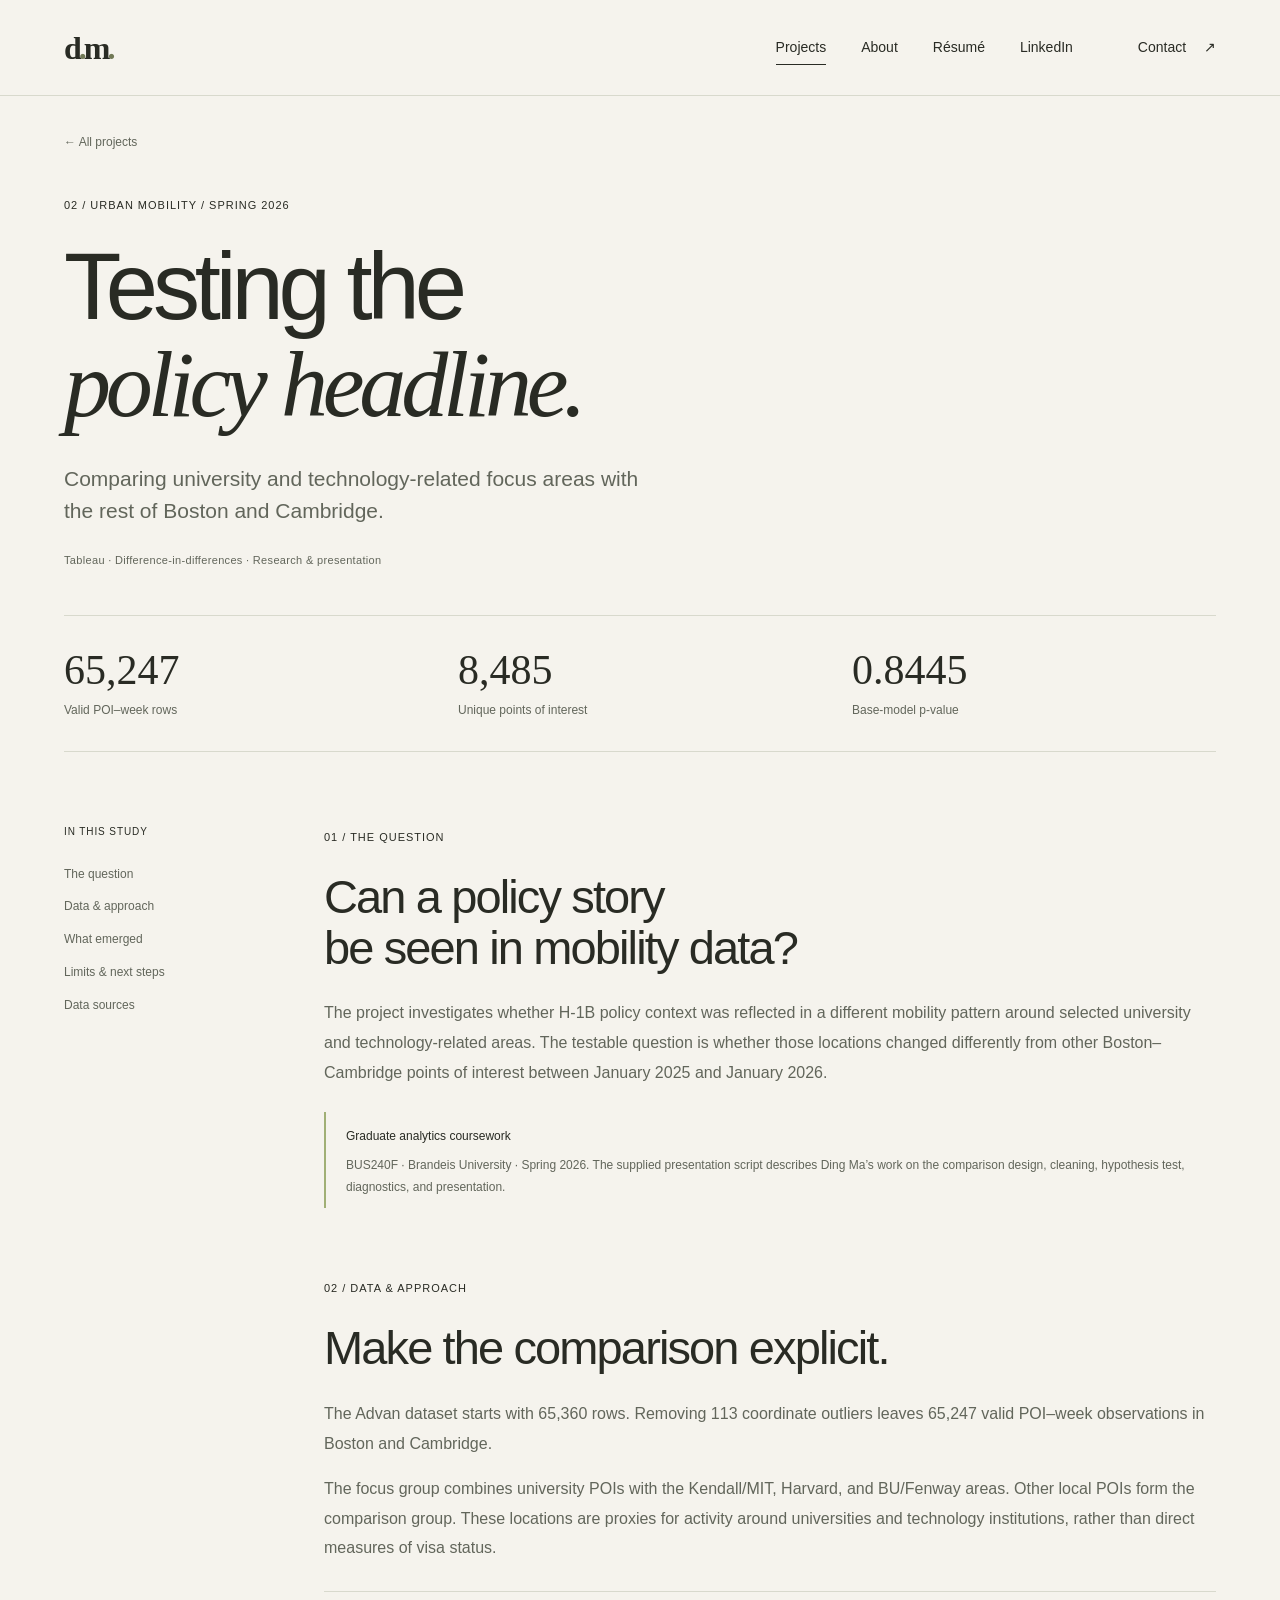
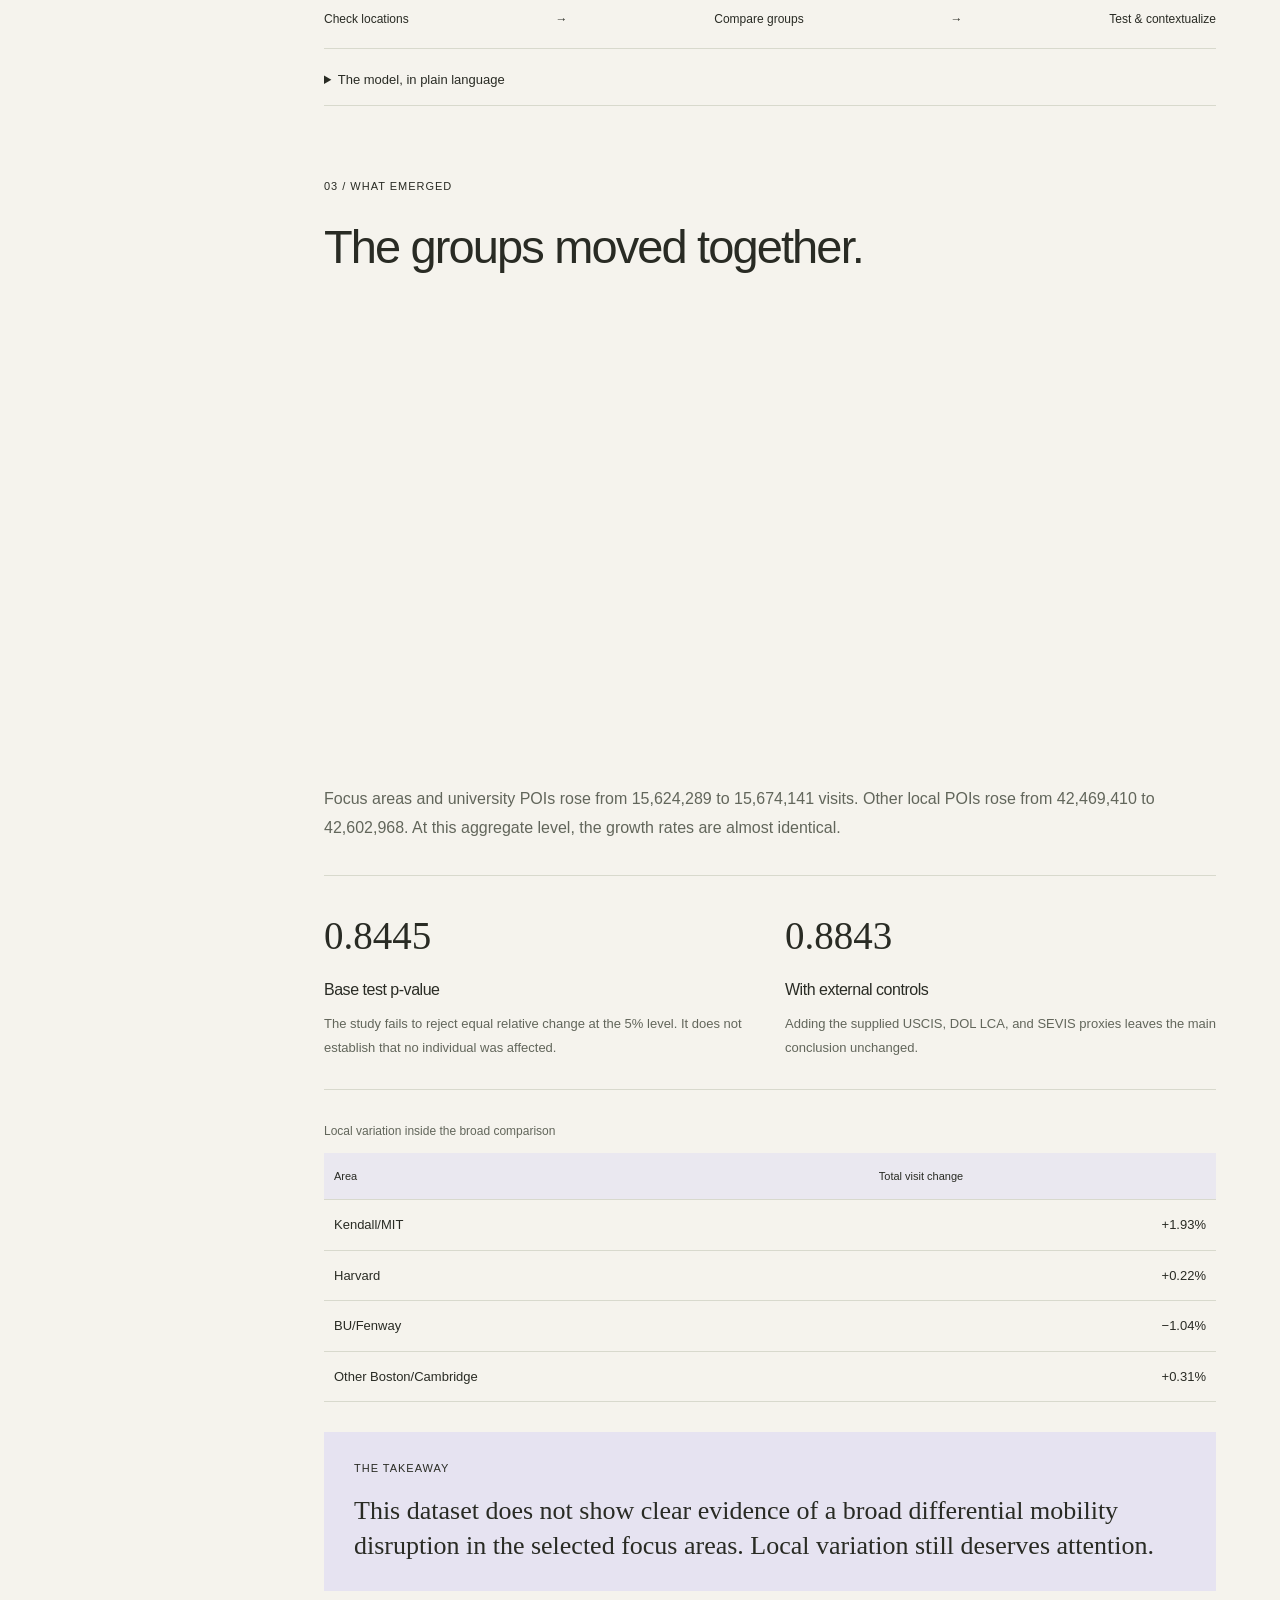
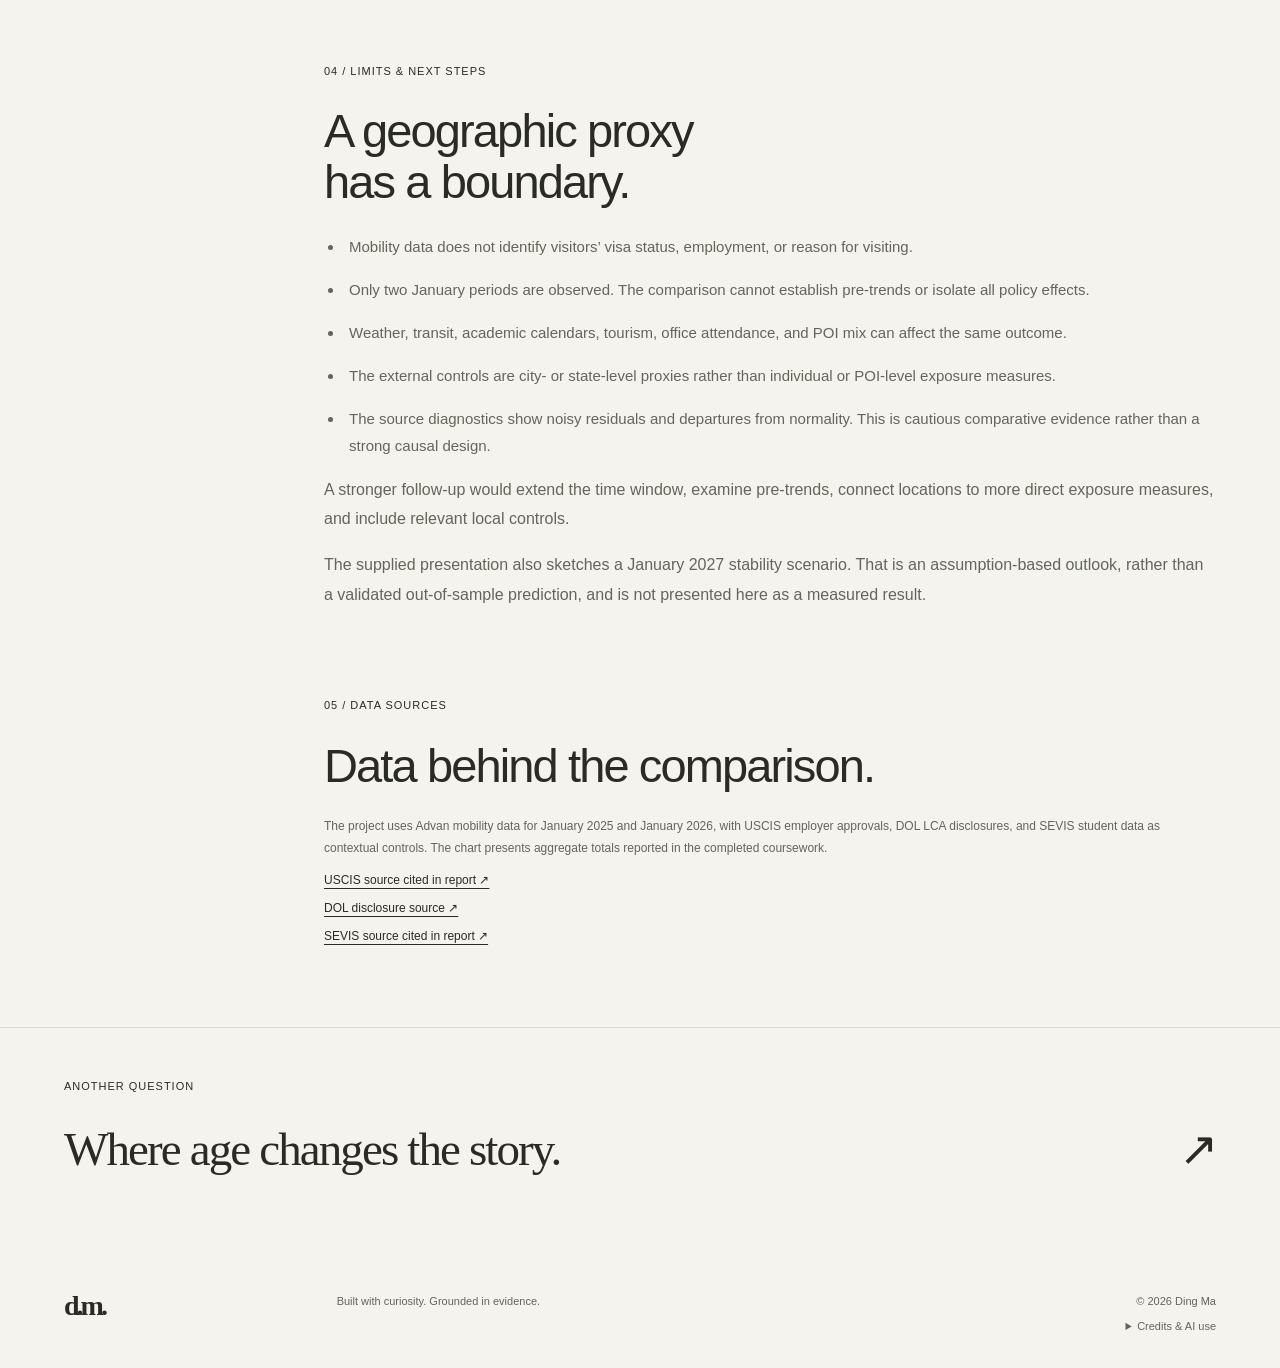
==== commit b568fbb3: "Add personal portrait to responsive portfolio homepage" ====
--- a/boston-cambridge-mobility.html
+++ b/boston-cambridge-mobility.html
@@ -1 +1 @@
-<!doctype html><html lang="en"><head><meta charset="utf-8"><meta name="viewport" content="width=device-width,initial-scale=1"><meta name="description" content="An evidence-led comparison of Boston–Cambridge mobility patterns around university and technology-related areas."><meta name="theme-color" content="#f5f3ed"><meta property="og:title" content="Boston–Cambridge mobility study — Ding Ma"><meta property="og:description" content="An evidence-led comparison of Boston–Cambridge mobility patterns around university and technology-related areas."><meta property="og:type" content="website"><link rel="icon" href="assets/favicon.svg" type="image/svg+xml"><link rel="stylesheet" href="styles.css?v=49f5e6042be8"><title>Boston–Cambridge mobility study — Ding Ma</title><script src="app.js" defer></script><meta property="og:url" content="https://dingma-lang.github.io/personal-portfolio/boston-cambridge-mobility.html"><meta name="robots" content="noindex, nofollow, noimageindex"></head><body><a class="skip-link" href="#main">Skip to content</a><header class="header"><a class="brand" href="index.html" aria-label="Ding Ma home">d<span class="brand-dot">.</span>m<span class="brand-dot">.</span></a><nav id="navigation" aria-label="Main navigation"><a href="projects.html" aria-current="page">Projects</a><a href="index.html#about">About</a><a href="resume.html">Résumé</a><a class="nav-linkedin" href="https://www.linkedin.com/in/ding-ma-7bb688257" target="_blank" rel="noopener noreferrer">LinkedIn<span class="sr-only"> (opens in a new tab)</span></a><a class="nav-contact" href="index.html#contact">Contact <span aria-hidden="true">↗</span></a></nav></header><main id="main" tabindex="-1"><section class="study-hero wrap mobility"><a href="projects.html" class="back-link">← All projects</a><p class="eyebrow">02 / URBAN MOBILITY / SPRING 2026</p><h1>Testing the<br><em>policy headline.</em></h1><p class="study-deck">Comparing university and technology-related focus areas with the rest of Boston and Cambridge.</p><p class="tagline">Tableau · Difference-in-differences · Research &amp; presentation</p><div class="study-stats"><div><strong>65,247</strong><span>Valid POI–week rows</span></div><div><strong>8,485</strong><span>Unique points of interest</span></div><div><strong>0.8445</strong><span>Base-model p-value</span></div></div></section><div class="study-layout wrap"><aside class="study-nav" aria-label="Case study sections"><p class="eyebrow">IN THIS STUDY</p><a href="#question">The question</a><a href="#data">Data &amp; approach</a><a href="#findings">What emerged</a><a href="#limits">Limits &amp; next steps</a><a href="#sources">Data sources</a></aside><div class="study-body"><section id="question" class="study-section reveal"><p class="eyebrow">01 / THE QUESTION</p><h2>Can a policy story<br>be seen in mobility data?</h2><p>The project investigates whether H-1B policy context was reflected in a different mobility pattern around selected university and technology-related areas. The testable question is whether those locations changed differently from other Boston–Cambridge points of interest between January 2025 and January 2026.</p><div class="attribution"><strong>Graduate analytics coursework</strong><p>BUS240F · Brandeis University · Spring 2026. The supplied presentation script describes Ding Ma’s work on the comparison design, cleaning, hypothesis test, diagnostics, and presentation.</p></div></section><section id="data" class="study-section reveal"><p class="eyebrow">02 / DATA &amp; APPROACH</p><h2>Make the comparison explicit.</h2><p>The Advan dataset starts with 65,360 rows. Removing 113 coordinate outliers leaves 65,247 valid POI–week observations in Boston and Cambridge.</p><p>The focus group combines university POIs with the Kendall/MIT, Harvard, and BU/Fenway areas. Other local POIs form the comparison group. These locations are proxies for activity around universities and technology institutions, rather than direct measures of visa status.</p><div class="method-line"><span>Check locations</span><span aria-hidden="true">→</span><span>Compare groups</span><span aria-hidden="true">→</span><span>Test &amp; contextualize</span></div><details class="technical-detail"><summary>The model, in plain language</summary><p>The model uses log(1 + visits), focus-group status, year, and their interaction. The interaction asks whether focus areas changed differently between the two January periods. The original report provides the specification and estimates.</p></details></section><section id="findings" class="study-section"><p class="eyebrow reveal">03 / WHAT EMERGED</p><h2 class="reveal">The groups moved together.</h2><figure class="study-figure reveal"><a class="chart-zoom" href="assets/mobility-comparison.svg" data-chart data-caption="Rounded total-visit changes from the supplied final report. This descriptive comparison is distinct from the log-scale regression estimate." aria-label="Enlarge chart: Focus areas gained 0.32 percent in visits; other local POIs gained 0.31 percent."><img src="assets/mobility-comparison.svg" alt="Focus areas gained 0.32 percent in visits; other local POIs gained 0.31 percent." loading="lazy"><span class="zoom-label">Enlarge ↗</span></a><figcaption>Rounded total-visit changes from the supplied final report. This descriptive comparison is distinct from the log-scale regression estimate.</figcaption></figure><p class="reveal">Focus areas and university POIs rose from 15,624,289 to 15,674,141 visits. Other local POIs rose from 42,469,410 to 42,602,968. At this aggregate level, the growth rates are almost identical.</p><div class="finding-grid reveal"><div><strong>0.8445</strong><h3>Base test p-value</h3><p>The study fails to reject equal relative change at the 5% level. It does not establish that no individual was affected.</p></div><div><strong>0.8843</strong><h3>With external controls</h3><p>Adding the supplied USCIS, DOL LCA, and SEVIS proxies leaves the main conclusion unchanged.</p></div></div><div class="table-scroll reveal"><table><caption>Local variation inside the broad comparison</caption><thead><tr><th scope="col">Area</th><th scope="col">Total visit change</th></tr></thead><tbody><tr><th scope="row">Kendall/MIT</th><td>+1.93%</td></tr><tr><th scope="row">Harvard</th><td>+0.22%</td></tr><tr><th scope="row">BU/Fenway</th><td>−1.04%</td></tr><tr><th scope="row">Other Boston/Cambridge</th><td>+0.31%</td></tr></tbody></table></div><div class="takeaway reveal"><span class="eyebrow">THE TAKEAWAY</span><p>This dataset does not show clear evidence of a broad differential mobility disruption in the selected focus areas. Local variation still deserves attention.</p></div></section><section id="limits" class="study-section reveal"><p class="eyebrow">04 / LIMITS &amp; NEXT STEPS</p><h2>A geographic proxy<br>has a boundary.</h2><ul class="limitation-list"><li>Mobility data does not identify visitors’ visa status, employment, or reason for visiting.</li><li>Only two January periods are observed. The comparison cannot establish pre-trends or isolate all policy effects.</li><li>Weather, transit, academic calendars, tourism, office attendance, and POI mix can affect the same outcome.</li><li>The external controls are city- or state-level proxies rather than individual or POI-level exposure measures.</li><li>The source diagnostics show noisy residuals and departures from normality. This is cautious comparative evidence rather than a strong causal design.</li></ul><p>A stronger follow-up would extend the time window, examine pre-trends, connect locations to more direct exposure measures, and include relevant local controls.</p><p>The supplied presentation also sketches a January 2027 stability scenario. That is an assumption-based outlook, rather than a validated out-of-sample prediction, and is not presented here as a measured result.</p></section><section id="sources" class="study-section reveal"><p class="eyebrow">05 / DATA SOURCES</p><h2>Data behind the comparison.</h2><p class="source-note">The project uses Advan mobility data for January 2025 and January 2026, with USCIS employer approvals, DOL LCA disclosures, and SEVIS student data as contextual controls. The chart presents aggregate totals reported in the completed coursework.</p><div class="source-links"><a href="https://www.uscis.gov/archive/h-1b-employer-data-hub-files" target="_blank" rel="noopener noreferrer">USCIS source cited in report ↗<span class="sr-only"> (opens in a new tab)</span></a><a href="https://www.dol.gov/agencies/eta/foreign-labor/performance" target="_blank" rel="noopener noreferrer">DOL disclosure source ↗<span class="sr-only"> (opens in a new tab)</span></a><a href="https://studyinthestates.dhs.gov/sevis-by-the-numbers/sevis-by-the-numbers-data" target="_blank" rel="noopener noreferrer">SEVIS source cited in report ↗<span class="sr-only"> (opens in a new tab)</span></a></div></section></div></div><section class="next-project wrap reveal"><p class="eyebrow">ANOTHER QUESTION</p><a href="child-maltreatment.html">Where age changes the story. <span aria-hidden="true">↗</span></a></section></main><footer class="footer"><a class="brand" href="index.html" aria-label="Ding Ma home">d.m.</a><p>Built with curiosity. Grounded in evidence.</p><div><span>© 2026 Ding Ma</span><details class="credits"><summary>Credits &amp; AI use</summary><p>AI assisted with website design, code, animations, and case-study editing. Summaries and figures draw on supplied coursework. Project summaries retain authorship and credits; the R project is joint work with Pauli Wang. Statistical results are reported from the supplied materials.</p></details></div></footer><dialog class="image-dialog"><button class="dialog-close" aria-label="Close enlarged chart">Close ×</button><img alt=""><p></p></dialog></body></html>+<!doctype html><html lang="en"><head><meta charset="utf-8"><meta name="viewport" content="width=device-width,initial-scale=1"><meta name="description" content="An evidence-led comparison of Boston–Cambridge mobility patterns around university and technology-related areas."><meta name="theme-color" content="#f5f3ed"><meta property="og:title" content="Boston–Cambridge mobility study — Ding Ma"><meta property="og:description" content="An evidence-led comparison of Boston–Cambridge mobility patterns around university and technology-related areas."><meta property="og:type" content="website"><link rel="icon" href="assets/favicon.svg" type="image/svg+xml"><link rel="stylesheet" href="styles.css?v=12b9121ecaf1"><title>Boston–Cambridge mobility study — Ding Ma</title><script src="app.js" defer></script><meta property="og:url" content="https://dingma-lang.github.io/personal-portfolio/boston-cambridge-mobility.html"><meta name="robots" content="noindex, nofollow, noimageindex"></head><body><a class="skip-link" href="#main">Skip to content</a><header class="header"><a class="brand" href="index.html" aria-label="Ding Ma home">d<span class="brand-dot">.</span>m<span class="brand-dot">.</span></a><nav id="navigation" aria-label="Main navigation"><a href="projects.html" aria-current="page">Projects</a><a href="index.html#about">About</a><a href="resume.html">Résumé</a><a class="nav-linkedin" href="https://www.linkedin.com/in/ding-ma-7bb688257" target="_blank" rel="noopener noreferrer">LinkedIn<span class="sr-only"> (opens in a new tab)</span></a><a class="nav-contact" href="index.html#contact">Contact <span aria-hidden="true">↗</span></a></nav></header><main id="main" tabindex="-1"><section class="study-hero wrap mobility"><a href="projects.html" class="back-link">← All projects</a><p class="eyebrow">02 / URBAN MOBILITY / SPRING 2026</p><h1>Testing the<br><em>policy headline.</em></h1><p class="study-deck">Comparing university and technology-related focus areas with the rest of Boston and Cambridge.</p><p class="tagline">Tableau · Difference-in-differences · Research &amp; presentation</p><div class="study-stats"><div><strong>65,247</strong><span>Valid POI–week rows</span></div><div><strong>8,485</strong><span>Unique points of interest</span></div><div><strong>0.8445</strong><span>Base-model p-value</span></div></div></section><div class="study-layout wrap"><aside class="study-nav" aria-label="Case study sections"><p class="eyebrow">IN THIS STUDY</p><a href="#question">The question</a><a href="#data">Data &amp; approach</a><a href="#findings">What emerged</a><a href="#limits">Limits &amp; next steps</a><a href="#sources">Data sources</a></aside><div class="study-body"><section id="question" class="study-section reveal"><p class="eyebrow">01 / THE QUESTION</p><h2>Can a policy story<br>be seen in mobility data?</h2><p>The project investigates whether H-1B policy context was reflected in a different mobility pattern around selected university and technology-related areas. The testable question is whether those locations changed differently from other Boston–Cambridge points of interest between January 2025 and January 2026.</p><div class="attribution"><strong>Graduate analytics coursework</strong><p>BUS240F · Brandeis University · Spring 2026. The supplied presentation script describes Ding Ma’s work on the comparison design, cleaning, hypothesis test, diagnostics, and presentation.</p></div></section><section id="data" class="study-section reveal"><p class="eyebrow">02 / DATA &amp; APPROACH</p><h2>Make the comparison explicit.</h2><p>The Advan dataset starts with 65,360 rows. Removing 113 coordinate outliers leaves 65,247 valid POI–week observations in Boston and Cambridge.</p><p>The focus group combines university POIs with the Kendall/MIT, Harvard, and BU/Fenway areas. Other local POIs form the comparison group. These locations are proxies for activity around universities and technology institutions, rather than direct measures of visa status.</p><div class="method-line"><span>Check locations</span><span aria-hidden="true">→</span><span>Compare groups</span><span aria-hidden="true">→</span><span>Test &amp; contextualize</span></div><details class="technical-detail"><summary>The model, in plain language</summary><p>The model uses log(1 + visits), focus-group status, year, and their interaction. The interaction asks whether focus areas changed differently between the two January periods. The original report provides the specification and estimates.</p></details></section><section id="findings" class="study-section"><p class="eyebrow reveal">03 / WHAT EMERGED</p><h2 class="reveal">The groups moved together.</h2><figure class="study-figure reveal"><a class="chart-zoom" href="assets/mobility-comparison.svg" data-chart data-caption="Rounded total-visit changes from the supplied final report. This descriptive comparison is distinct from the log-scale regression estimate." aria-label="Enlarge chart: Focus areas gained 0.32 percent in visits; other local POIs gained 0.31 percent."><img src="assets/mobility-comparison.svg" alt="Focus areas gained 0.32 percent in visits; other local POIs gained 0.31 percent." loading="lazy"><span class="zoom-label">Enlarge ↗</span></a><figcaption>Rounded total-visit changes from the supplied final report. This descriptive comparison is distinct from the log-scale regression estimate.</figcaption></figure><p class="reveal">Focus areas and university POIs rose from 15,624,289 to 15,674,141 visits. Other local POIs rose from 42,469,410 to 42,602,968. At this aggregate level, the growth rates are almost identical.</p><div class="finding-grid reveal"><div><strong>0.8445</strong><h3>Base test p-value</h3><p>The study fails to reject equal relative change at the 5% level. It does not establish that no individual was affected.</p></div><div><strong>0.8843</strong><h3>With external controls</h3><p>Adding the supplied USCIS, DOL LCA, and SEVIS proxies leaves the main conclusion unchanged.</p></div></div><div class="table-scroll reveal"><table><caption>Local variation inside the broad comparison</caption><thead><tr><th scope="col">Area</th><th scope="col">Total visit change</th></tr></thead><tbody><tr><th scope="row">Kendall/MIT</th><td>+1.93%</td></tr><tr><th scope="row">Harvard</th><td>+0.22%</td></tr><tr><th scope="row">BU/Fenway</th><td>−1.04%</td></tr><tr><th scope="row">Other Boston/Cambridge</th><td>+0.31%</td></tr></tbody></table></div><div class="takeaway reveal"><span class="eyebrow">THE TAKEAWAY</span><p>This dataset does not show clear evidence of a broad differential mobility disruption in the selected focus areas. Local variation still deserves attention.</p></div></section><section id="limits" class="study-section reveal"><p class="eyebrow">04 / LIMITS &amp; NEXT STEPS</p><h2>A geographic proxy<br>has a boundary.</h2><ul class="limitation-list"><li>Mobility data does not identify visitors’ visa status, employment, or reason for visiting.</li><li>Only two January periods are observed. The comparison cannot establish pre-trends or isolate all policy effects.</li><li>Weather, transit, academic calendars, tourism, office attendance, and POI mix can affect the same outcome.</li><li>The external controls are city- or state-level proxies rather than individual or POI-level exposure measures.</li><li>The source diagnostics show noisy residuals and departures from normality. This is cautious comparative evidence rather than a strong causal design.</li></ul><p>A stronger follow-up would extend the time window, examine pre-trends, connect locations to more direct exposure measures, and include relevant local controls.</p><p>The supplied presentation also sketches a January 2027 stability scenario. That is an assumption-based outlook, rather than a validated out-of-sample prediction, and is not presented here as a measured result.</p></section><section id="sources" class="study-section reveal"><p class="eyebrow">05 / DATA SOURCES</p><h2>Data behind the comparison.</h2><p class="source-note">The project uses Advan mobility data for January 2025 and January 2026, with USCIS employer approvals, DOL LCA disclosures, and SEVIS student data as contextual controls. The chart presents aggregate totals reported in the completed coursework.</p><div class="source-links"><a href="https://www.uscis.gov/archive/h-1b-employer-data-hub-files" target="_blank" rel="noopener noreferrer">USCIS source cited in report ↗<span class="sr-only"> (opens in a new tab)</span></a><a href="https://www.dol.gov/agencies/eta/foreign-labor/performance" target="_blank" rel="noopener noreferrer">DOL disclosure source ↗<span class="sr-only"> (opens in a new tab)</span></a><a href="https://studyinthestates.dhs.gov/sevis-by-the-numbers/sevis-by-the-numbers-data" target="_blank" rel="noopener noreferrer">SEVIS source cited in report ↗<span class="sr-only"> (opens in a new tab)</span></a></div></section></div></div><section class="next-project wrap reveal"><p class="eyebrow">ANOTHER QUESTION</p><a href="child-maltreatment.html">Where age changes the story. <span aria-hidden="true">↗</span></a></section></main><footer class="footer"><a class="brand" href="index.html" aria-label="Ding Ma home">d.m.</a><p>Built with curiosity. Grounded in evidence.</p><div><span>© 2026 Ding Ma</span><details class="credits"><summary>Credits &amp; AI use</summary><p>AI assisted with website design, code, animations, and case-study editing. Summaries and figures draw on supplied coursework. Project summaries retain authorship and credits; the R project is joint work with Pauli Wang. Statistical results are reported from the supplied materials.</p></details></div></footer><dialog class="image-dialog"><button class="dialog-close" aria-label="Close enlarged chart">Close ×</button><img alt=""><p></p></dialog></body></html>
--- a/styles.css
+++ b/styles.css
@@ -9,4 +9,12 @@
 .linkedin-profile{display:inline-flex;flex-direction:column;align-items:flex-start;gap:7px;font-size:13px;line-height:1.55;max-width:100%}.linkedin-label{border-bottom:1px solid var(--ink);padding-bottom:4px}.profile-url{font-size:12px;color:var(--muted);overflow-wrap:anywhere}.contact-section .linkedin-label{border-color:#7c8270}.contact-section .profile-url{color:#c4c8b9}.resume-contact-links{display:flex;flex-wrap:wrap;align-items:flex-start;gap:28px}
 @media(max-width:580px){.header nav{gap:10px}.header .nav-contact{display:inline-block}.header .nav-contact span{display:none}.resume-contact-links{flex-direction:column;gap:22px}}
 @media(max-width:360px){.header nav{font-size:10px;gap:9px}}
+/* Personal portrait: the supplied photo stays visible at every screen size. */
+.hero-art.hero-portrait{display:flex;flex-direction:column;gap:16px;min-height:0;margin:0;padding:18px 18px 15px;align-self:center}
+.hero-portrait img{display:block;width:100%;height:auto;aspect-ratio:1122/1402;border-radius:46% 46% 4px 4px}
+.hero-portrait figcaption{display:flex;justify-content:space-between;align-items:center;gap:16px;font-size:12px;line-height:1.5}
+.portrait-name{font-size:10px;font-weight:600;letter-spacing:.12em}
+.hero-portrait figcaption>span:last-child{text-align:right}
+@media(max-width:800px){.hero-art.hero-portrait{width:min(100%,360px);justify-self:center;margin-top:8px}}
+@media(max-width:580px){.hero-art.hero-portrait{width:min(100%,320px);padding:14px 14px 12px;gap:12px}.hero-portrait figcaption{font-size:11px}}
 @media(prefers-reduced-motion:reduce){html{scroll-behavior:auto}*,*::before,*::after{animation:none!important;transition:none!important}.reveal{opacity:1;transform:none}::view-transition-old(root),::view-transition-new(root){animation:none!important}}
